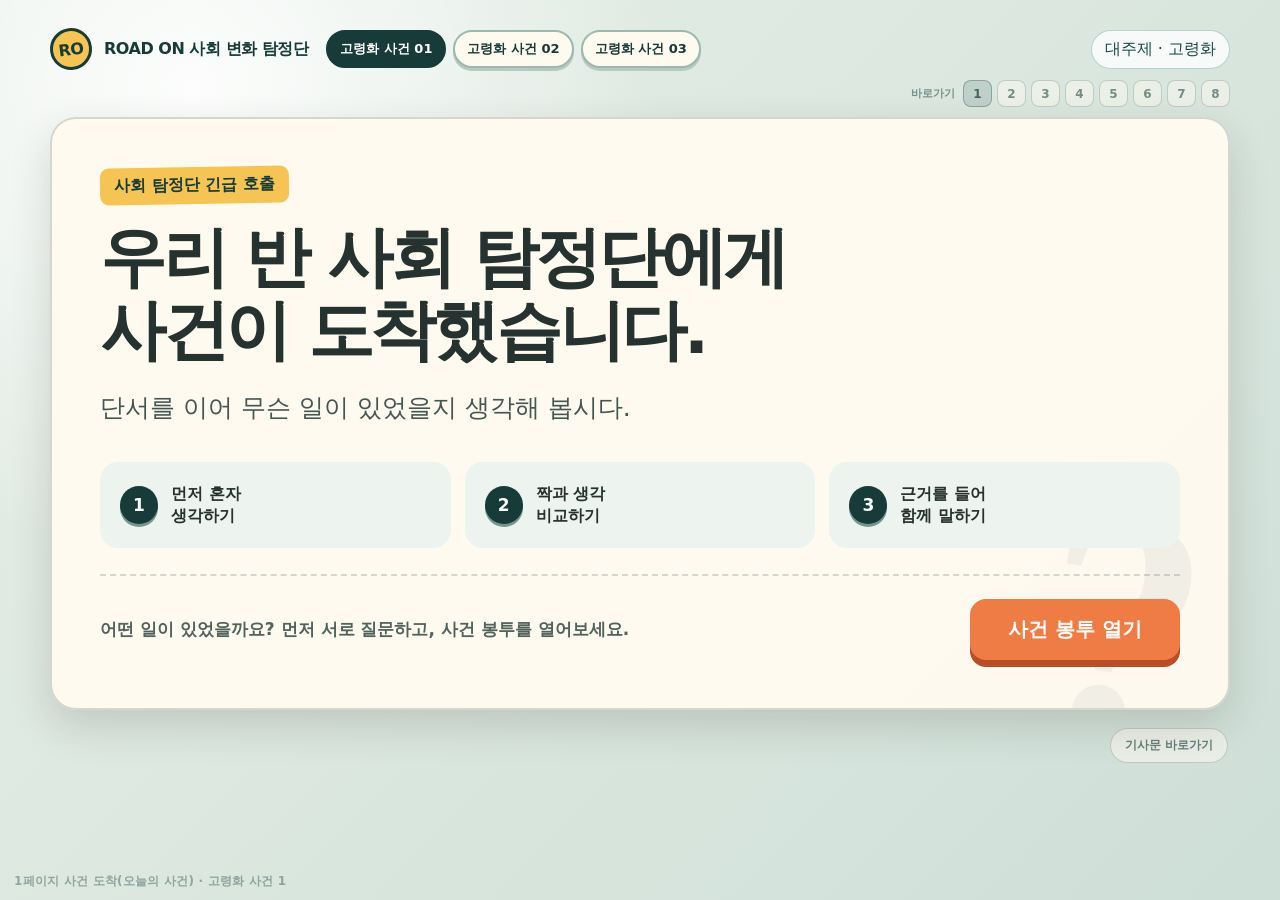
==== aging/index.html @ a90bbe9a "저출산과 고령화 대주제 선택 통합" ====
<!doctype html>
<html lang="ko">
<head>
  <meta charset="utf-8">
  <meta name="viewport" content="width=device-width, initial-scale=1">
  <meta name="theme-color" content="#113d3a">
  <title>ROAD ON 사회 변화 탐정단</title>
  <link rel="manifest" href="./manifest.webmanifest">
  <style>
    :root{--ink:#163b38;--paper:#fffaf0;--cream:#f5ecd8;--orange:#ef7b45;--yellow:#f6c453;--mint:#7db9a7;--blue:#4d7ea8;--red:#c94c4c;--line:#d4c6a8;--shadow:0 16px 40px rgba(44,39,28,.16)}
    *{box-sizing:border-box}
    [hidden]{display:none!important}
    body{margin:0;font-family:"Pretendard","Noto Sans KR",system-ui,sans-serif;color:#25322f;background:#dce8e1;min-height:100vh;word-break:keep-all;overflow-wrap:normal}
    button,input,textarea{font:inherit;word-break:keep-all;overflow-wrap:normal}
    button{cursor:pointer}
    button:focus-visible,input:focus-visible,textarea:focus-visible,a:focus-visible{outline:4px solid #ffd166;outline-offset:3px}
    .app{min-height:100vh;background:radial-gradient(circle at 15% 10%,rgba(255,255,255,.9),transparent 35%),linear-gradient(135deg,#e7efe8,#cedfd7)}
    .screen{display:none;min-height:100vh;padding:28px 24px 72px}
    .screen.active{display:block}
    .shell{max-width:1180px;margin:auto}
    .topbar{display:flex;justify-content:space-between;align-items:center;gap:18px;margin-bottom:20px}
    .brand{display:flex;align-items:center;gap:12px;color:var(--ink);font-weight:900;letter-spacing:-.03em}
    .brand-mark{width:42px;height:42px;border:3px solid var(--ink);border-radius:50%;display:grid;place-items:center;background:var(--yellow);transform:rotate(-7deg)}
    .case-chip{background:var(--ink);color:white;border-radius:999px;padding:9px 14px;font-weight:800;font-size:14px}
    .card{background:rgba(255,250,240,.97);border:2px solid rgba(22,59,56,.18);border-radius:26px;box-shadow:var(--shadow);padding:clamp(22px,4vw,48px)}
    h1,h2,h3,p{margin-top:0}
    h1{font-size:clamp(40px,5.8vw,66px);line-height:1.1;letter-spacing:-.05em;margin-bottom:20px}
    h2{font-size:clamp(29px,4vw,46px);letter-spacing:-.045em;margin-bottom:12px;color:var(--ink)}
    h3{font-size:23px;color:var(--ink)}
    .lead{font-size:clamp(18px,2.4vw,25px);line-height:1.65;color:#465753}
    .primary,.secondary,.ghost{border:0;border-radius:16px;padding:15px 22px;font-weight:900;transition:.18s transform,.18s box-shadow,.18s opacity}
    .primary{background:var(--orange);color:white;box-shadow:0 7px 0 #b84d27}
    .secondary{background:var(--ink);color:white;box-shadow:0 7px 0 #092724}
    .ghost{background:#e7eee9;color:var(--ink);border:2px solid #aac1b8}
    .primary:hover,.secondary:hover{transform:translateY(-2px)}
    .primary:active,.secondary:active{transform:translateY(5px);box-shadow:0 2px 0 rgba(0,0,0,.35)}
    button:disabled{cursor:not-allowed;opacity:.42;transform:none!important;box-shadow:none!important}
    .actions{display:flex;flex-wrap:wrap;gap:14px;margin-top:24px}
    .page-label{position:fixed;left:14px;bottom:10px;font-size:12px;font-weight:800;letter-spacing:.02em;color:rgba(22,59,56,.38);pointer-events:none;z-index:30}
    .progress{height:9px;background:rgba(22,59,56,.12);border-radius:999px;overflow:hidden;margin-bottom:22px}
    .progress span{display:block;height:100%;background:linear-gradient(90deg,var(--orange),var(--yellow));width:12.5%;transition:width .35s}
    .intro-card{position:relative;overflow:hidden;min-height:570px;display:grid;align-items:center}
    .intro-card:after{content:"?";position:absolute;right:24px;bottom:-82px;font:900 330px/1 Georgia;color:rgba(22,59,56,.055);transform:rotate(8deg)}
    .kicker{display:inline-block;background:var(--yellow);color:var(--ink);font-weight:950;padding:8px 14px;border-radius:9px;transform:rotate(-1deg);margin-bottom:18px}
    .mission{width:100%;position:relative;z-index:1}
    .intro-copy{max-width:850px}
    .intro-copy .lead{max-width:790px;margin-bottom:0}
    .rule-strip{display:grid;grid-template-columns:repeat(3,1fr);gap:14px;margin-top:34px}
    .rule{background:#edf3ee;border:2px solid transparent;border-radius:18px;padding:17px 18px;display:flex;align-items:center;gap:13px;font-weight:900;line-height:1.42;min-height:86px}
    .rule-number{width:38px;height:38px;border-radius:50%;display:grid;place-items:center;flex:0 0 auto;background:var(--ink);color:white;font-size:17px;box-shadow:0 3px 0 #75968b}
    .intro-actions{margin-top:26px;padding-top:23px;border-top:2px dashed rgba(22,59,56,.18);display:flex;align-items:center;justify-content:space-between;gap:24px}
    .intro-cue{margin:0;color:#52635e;font-size:17px;font-weight:750}
    .intro-start{font-size:20px;padding:17px 30px;min-width:210px}
    .screen[data-page="2"]{padding:14px 18px 38px}
    .screen[data-page="2"] .topbar{margin-bottom:8px}
    .screen[data-page="2"] .progress{margin-bottom:10px}
    .screen[data-page="2"] .card{padding:16px}
    .clue-index{display:flex;align-items:flex-end;gap:5px;margin:0 0 -1px 12px;min-height:39px;position:relative;z-index:3}
    .clue-index-tab{min-width:128px;max-width:225px;height:39px;border:1px solid #9fb8af;border-bottom:0;border-radius:12px 12px 0 0;padding:7px 13px;background:#dce9e3;color:#49615a;font-size:13px;font-weight:900;white-space:nowrap;overflow:hidden;text-overflow:ellipsis;box-shadow:inset 0 -3px rgba(22,59,56,.06);transition:.18s}
    .clue-index-tab:nth-child(2){background:#f0e4b8}.clue-index-tab:nth-child(3){background:#e7d5dc}.clue-index-tab:nth-child(4){background:#cfe1ed}
    .clue-index-tab.completed{color:var(--ink);cursor:pointer}
    .clue-index-tab.current{height:44px;background:var(--paper);color:var(--ink);border:2px solid var(--yellow);border-bottom:0;box-shadow:none}
    .clue-index-tab:disabled{opacity:.55;cursor:not-allowed}
    .clue-index-tab.completed:hover,.clue-index-tab.completed:focus-visible{transform:translateY(-3px);filter:saturate(1.15)}
    .clue-layout{display:grid;grid-template-columns:minmax(520px,1.35fr) minmax(350px,.65fr);gap:14px;height:clamp(485px,calc(100dvh - 220px),645px);min-height:0}
    .clue-side{display:grid;grid-template-rows:auto 1fr;gap:12px;min-height:0}
    .clue-stage{height:100%;min-height:0;display:flex;flex-direction:column;justify-content:center;align-items:center;text-align:center;background:linear-gradient(145deg,#113d3a,#235e58);color:white;border-radius:20px;padding:22px;position:relative;overflow:hidden}
    .clue-stage:before{content:"";position:absolute;inset:20px;border:2px dashed rgba(255,255,255,.24);border-radius:18px}
    .clue-no{position:relative;font-size:clamp(28px,3.2vw,38px);font-weight:950;color:var(--ink);margin-bottom:10px}
    .clue-value{position:relative;font-size:clamp(90px,12vw,150px);line-height:1;font-weight:950;letter-spacing:-.065em;color:var(--ink)}
    .clue-hint{position:relative;font-size:clamp(18px,2vw,22px);line-height:1.45;color:#52635e;margin-top:14px}
    .observe-timer{position:relative;margin-top:24px;background:rgba(255,255,255,.14);border:2px solid rgba(255,255,255,.28);border-radius:999px;padding:10px 18px;font-weight:850;color:#fff}
    .observe-timer strong{display:inline-block;min-width:30px;color:var(--yellow);font-size:24px}
    .envelope{width:min(360px,78vw);aspect-ratio:1.55;border:0;background:#eacb8d;border-radius:10px;position:relative;filter:drop-shadow(0 18px 20px rgba(0,0,0,.25));transition:transform .7s;z-index:2;overflow:visible}
    .envelope:before{content:"";position:absolute;inset:0;background:linear-gradient(145deg,transparent 49.5%,#dcb976 50%) left/50% 100% no-repeat,linear-gradient(215deg,transparent 49.5%,#dcb976 50%) right/50% 100% no-repeat;border-radius:10px}
    .envelope-flap{position:absolute;left:0;right:0;top:0;height:58%;background:#f0d59e;clip-path:polygon(0 0,100% 0,50% 100%);transform-origin:top;transition:transform .75s;z-index:3}
    .envelope-seal{position:absolute;left:50%;top:48%;transform:translate(-50%,-50%);width:68px;height:68px;border-radius:50%;display:grid;place-items:center;background:#b94b3e;color:#fff4d7;border:4px double #efb06f;font:900 35px Georgia;z-index:4;transition:.4s}
    .envelope-caption{position:absolute;left:50%;bottom:-48px;transform:translateX(-50%);white-space:nowrap;color:#fff;font-weight:900;font-size:17px}
    .envelope.opened{transform:translateY(35px) scale(.88);pointer-events:none}
    .envelope.opened .envelope-flap{transform:rotateX(180deg);z-index:0}
    .envelope.opened .envelope-seal{opacity:0;transform:translate(-50%,-90%) scale(.45)}
    .clue-reveal{position:relative;z-index:5;animation:clueRise .65s both;width:min(680px,100%)}
    @keyframes clueRise{from{opacity:0;transform:translateY(35px) scale(.92)}to{opacity:1;transform:none}}
    .clue-paper-scene{position:relative;height:390px;width:100%;display:flex;justify-content:center;align-items:flex-start}
    .clue-paper{position:relative;width:min(560px,90%);min-height:275px;background:linear-gradient(135deg,#fffdf6,#f3e9ce);border:2px solid #c9ad75;border-radius:9px;padding:30px 34px 55px;box-shadow:0 12px 25px rgba(0,0,0,.24);z-index:2;animation:paperOut .8s both}
    .clue-value[data-length="long"]{font-size:clamp(52px,6.4vw,88px);line-height:1.12;letter-spacing:-.045em;word-break:keep-all;overflow-wrap:normal}
    .clue-value[data-length="medium"]{font-size:clamp(66px,8.5vw,112px);line-height:1.08;word-break:keep-all}
    .clue-paper:before{content:"";position:absolute;inset:10px;border:2px dashed rgba(84,67,37,.18);border-radius:4px;pointer-events:none}
    @keyframes paperOut{from{transform:translateY(95px);opacity:.25}to{transform:translateY(0);opacity:1}}
    .magnifier-mark{position:absolute;right:18px;top:16px;width:52px;height:52px;border:7px solid rgba(22,59,56,.18);border-radius:50%;z-index:3}
    .magnifier-mark:after{content:"";position:absolute;width:30px;height:7px;background:rgba(22,59,56,.18);right:-23px;bottom:-10px;transform:rotate(45deg);border-radius:8px}
    .open-envelope{position:absolute;left:50%;bottom:0;transform:translateX(-50%);width:min(440px,94%);height:170px;background:#d7af65;border-radius:10px;filter:drop-shadow(0 14px 14px rgba(0,0,0,.24));z-index:1}
    .open-envelope:before{content:"";position:absolute;left:0;right:0;top:-105px;height:125px;background:#efd398;clip-path:polygon(0 100%,50% 0,100% 100%);z-index:0}
    .open-envelope:after{content:"";position:absolute;inset:0;background:linear-gradient(150deg,transparent 49.5%,#e8c47f 50%) left/50% 100% no-repeat,linear-gradient(210deg,transparent 49.5%,#e8c47f 50%) right/50% 100% no-repeat;border-radius:10px;z-index:4}
    .open-envelope-label{position:absolute;left:50%;bottom:25px;transform:translateX(-50%);z-index:5;color:#70552d;font-weight:950;letter-spacing:.08em;white-space:nowrap}
    .clue-review{position:absolute;inset:22px;z-index:15;display:grid;place-items:center;background:rgba(8,39,36,.94);border:2px dashed rgba(255,255,255,.34);border-radius:18px;padding:22px}
    .clue-review-card{width:min(520px,92%);background:#fffdf6;color:var(--ink);border:3px solid var(--yellow);border-radius:18px;padding:28px;box-shadow:0 18px 45px rgba(0,0,0,.32)}
    .clue-review-card .review-order{font-size:21px;font-weight:900;color:#68766f}
    .clue-review-card .review-value{margin:8px 0;font-size:clamp(46px,7vw,82px);line-height:1.12;font-weight:950;letter-spacing:-.045em;word-break:keep-all}
    .clue-review-card .review-hint{margin:0 0 18px;font-size:17px;line-height:1.55;color:#52635e}
    .activity-panel{background:#edf4ef;border:3px solid #9bb9ae;border-radius:18px;padding:12px 16px;display:grid;grid-template-columns:auto 1fr auto;grid-template-areas:"icon title timer" "icon text timer";align-items:center;gap:3px 12px;text-align:left;min-height:112px}
    .activity-icon{grid-area:icon;font-size:38px;margin:0}
    .activity-panel h3{grid-area:title;margin:0;font-size:19px}
    .activity-panel p{grid-area:text;margin:0;font-size:14px;line-height:1.45}
    .activity-panel .countdown{grid-area:timer;margin:0}
    .activity-panel.discussion-active{border-color:var(--yellow);background:#fff8dc;animation:discussionPulse .75s ease-in-out 2}
    @keyframes discussionPulse{50%{transform:translateY(-2px);box-shadow:0 0 0 8px rgba(246,196,83,.22)}}
    .thinking-box{background:#f5ecd8;border-radius:18px;padding:14px 16px;min-width:0;min-height:0;overflow:auto}
    .prediction-head{display:grid;grid-template-columns:1fr auto;grid-template-areas:"title button" "text text";align-items:center;gap:5px 12px}
    .prediction-head h3{grid-area:title;margin:0}
    .prediction-head p{grid-area:text;margin:0}
    .prediction-head .help-button{grid-area:button;white-space:nowrap}
    .prediction-content.preview{opacity:.62;pointer-events:none}
    .first-prediction{margin:0 0 12px;padding:10px 12px;background:#fffdf7;border:2px solid #c9d8d1;border-radius:14px}
    .first-prediction label{display:block;font-size:14px;font-weight:950;color:var(--ink);margin-bottom:6px}
    .first-prediction input{width:100%;border:2px solid #9bb9ae;border-radius:10px;padding:10px 11px;background:white;font-size:15px}
    .help-button{border:2px solid #73998b;background:white;color:var(--ink);border-radius:999px;padding:11px 16px;font-weight:900}
    .word-choice-grid{display:flex;flex-wrap:wrap;gap:8px;margin:8px 0}
    .word-choice{border:2px solid #aac1b8;background:white;color:var(--ink);border-radius:999px;padding:9px 14px;font-size:16px;font-weight:950;box-shadow:0 3px 0 #c5d2cc}
    .word-choice.selected{background:var(--yellow);border-color:#b57a00;box-shadow:0 4px 0 #9f6d00}
    .hypothesis-board{margin-top:9px;background:#fffdf7;border:2px dashed #88a79b;border-radius:15px;padding:11px 12px}
    .hypothesis-board h3{font-size:18px;margin:0 0 8px}
    .combine-row{display:grid;grid-template-columns:minmax(0,1fr) 32px minmax(0,1fr);gap:8px;align-items:center;width:100%}
    .combine-card{min-width:0;max-width:100%;min-height:52px;border-radius:12px;display:grid;place-items:center;text-align:center;padding:8px 6px;font-size:clamp(16px,1.8vw,23px);line-height:1.2;font-weight:950;word-break:keep-all;overflow-wrap:normal}
    .combine-card.clue-token{background:var(--ink);color:white}
    .combine-card.drop-slot{background:#fff4c8;border:3px dashed #c7901d;color:#846b36;transition:.18s}
    .combine-card.drop-slot.filled{background:var(--yellow);border-style:solid;color:var(--ink)}
    .combine-card.drop-slot.dragover{transform:scale(1.03);background:#ffe9a0}
    .combine-plus{text-align:center;font-size:26px;font-weight:950;color:var(--orange)}
    .hypothesis-sentence{margin:9px 0 0;padding-top:8px;border-top:1px solid #d8caaa;font-size:15px;line-height:1.5;font-weight:800;color:var(--ink)}
    .clue-instruction{font-weight:900;color:var(--ink);background:#fff2bd;border-left:6px solid var(--yellow);padding:10px 15px;border-radius:10px;margin-bottom:10px;font-size:17px}
    .countdown{width:62px;height:62px;margin:0;border-radius:50%;display:grid;place-items:center;background:var(--ink);color:white;font-size:25px;font-weight:950;box-shadow:0 0 0 5px #dce9e3}
    .choice-grid{display:grid;gap:9px;margin:14px 0}
    .choice{border:2px solid #b9c9c2;background:white;color:var(--ink);border-radius:13px;padding:12px;text-align:left;font-weight:800}
    .choice.selected{background:#d8eee6;border-color:#267064}
    textarea{width:100%;min-height:96px;border:2px solid #b9c9c2;border-radius:14px;padding:13px;background:white;resize:vertical}
    .reason-line{margin-top:8px}
    .reason-actions{display:grid;grid-template-columns:minmax(0,1fr) minmax(0,1fr);gap:12px;align-items:center}
    .reason-actions button{width:100%;min-width:0;padding:10px 12px;border-radius:11px;line-height:1.3;word-break:keep-all}
    .discussion-action{background:var(--orange);box-shadow:0 5px 0 #a94320}
    .reason-line input{width:100%;border:2px solid #b9c9c2;border-radius:11px;padding:10px 11px;background:white;margin-top:8px}
    .reason-line .help-button{font-size:13px;white-space:nowrap}
    .micro{font-size:13px;color:#6c746f;line-height:1.5}
    .code-dialog-backdrop{position:fixed;inset:0;background:rgba(8,31,28,.7);display:grid;place-items:center;padding:20px;z-index:100}
    .code-dialog{width:min(470px,100%);background:var(--paper);border:5px solid var(--yellow);border-radius:25px;padding:28px;text-align:center;box-shadow:0 24px 70px rgba(0,0,0,.36)}
    .code-dialog h2{font-size:30px;margin-bottom:9px}
    .code-dialog input{width:100%;border:3px solid #9bb9ae;border-radius:14px;padding:14px;text-align:center;font-size:25px;font-weight:900;letter-spacing:.18em;margin:12px 0}
    .code-dialog-actions{display:flex;justify-content:center;gap:10px;margin-top:8px}
    .investigation-head{display:grid;grid-template-columns:auto 1fr;align-items:center;gap:24px;margin-bottom:16px;padding:4px 6px}
    .investigation-head h2,.investigation-head p{margin:0}
    .investigation-head .lead{font-size:clamp(16px,1.8vw,20px)}
    .article-layout{display:grid;grid-template-columns:minmax(0,1fr) minmax(230px,290px);gap:18px;align-items:start}
    .article{max-width:none;margin:0;background-color:#fffef9;background-image:radial-gradient(rgba(41,55,51,.055) .7px,transparent .7px);background-size:5px 5px;border:1px solid #c9c1b0;border-top:7px solid #172d29;padding:clamp(22px,3.2vw,42px);box-shadow:0 12px 30px rgba(50,40,25,.1);border-radius:2px}
    .newspaper-name{display:flex;justify-content:space-between;align-items:center;gap:16px;padding-bottom:8px;border-bottom:1px solid #273b37;color:#44524e;font-size:13px;font-weight:800;letter-spacing:.04em}
    .article h3{font-family:"Noto Serif KR","Malgun Gothic",Batang,serif;font-size:clamp(28px,3.4vw,42px);line-height:1.28;letter-spacing:-.045em;margin:20px 0 15px;color:#172d29;word-break:keep-all}
    .article-meta{border-top:3px double var(--ink);border-bottom:1px solid var(--line);padding:9px 0;margin-bottom:22px;font-size:14px;font-weight:800;color:#59635e}
    .article-body p{font-family:"Noto Serif KR",Batang,"Malgun Gothic",serif;font-size:18px;line-height:1.95;color:#202a27;margin:12px 0;word-break:keep-all;overflow-wrap:normal}
    .evidence-word{display:inline;border:0;border-bottom:1px dotted rgba(33,73,66,.48);background:transparent;color:inherit;border-radius:0;padding:0 2px;margin:0 1px;font:inherit;font-weight:inherit;white-space:nowrap;box-shadow:none;text-decoration:none;transition:background .16s,border-color .16s}
    .evidence-word:hover,.evidence-word:focus-visible{background:#fff2bd;border-bottom-color:#9b6b05;outline:2px solid rgba(246,196,83,.45);outline-offset:1px}
    .evidence-word.marked{background:linear-gradient(transparent 45%,rgba(246,196,83,.72) 45%);border-bottom-color:#9b6b05;font-weight:800;box-shadow:none}
    .evidence-word.marked:after{content:"✓";margin-left:4px;color:#8b341e;font-size:12px}
    .word-help{position:sticky;top:16px;background-color:#fff;background-image:radial-gradient(#d7d7d7 .7px,transparent .7px);background-size:5px 5px;border:0;border-top:5px solid #171717;border-radius:0;padding:10px 0 0;color:#202020}
    .word-help h3{margin:0;padding:0 10px 9px;border-bottom:2px solid #222;font-family:"Noto Serif KR",Batang,serif;font-size:22px}
    .word-help>p{margin:9px 10px 7px}
    .glossary-list{display:grid;gap:0}
    .glossary-button{width:100%;border:0;border-bottom:1px solid #c9c9c9;background:transparent;color:#202020;border-radius:0;padding:12px 10px;text-align:left;font-family:"Noto Serif KR",Batang,serif;font-size:16px;font-weight:800}
    .glossary-button:hover,.glossary-button[aria-expanded="true"]{background:rgba(246,196,83,.2)}
    .glossary-number{display:inline-block;min-width:24px;font-weight:950}
    .glossary-meaning{margin:0;padding:0 12px 12px 34px;border-bottom:1px solid #c9c9c9;background:rgba(255,255,255,.72);font-size:14px;line-height:1.6;color:#4b4b4b}
    .source-link{display:inline-block;color:#245f57;font-weight:850;text-underline-offset:3px}
    .evidence-tray{position:sticky;bottom:28px;max-width:none;margin:18px auto 0;background:var(--ink);color:white;border-radius:18px;padding:15px 18px;display:flex;align-items:center;justify-content:space-between;gap:14px;box-shadow:var(--shadow)}
    @media(min-width:781px){
      .clue-side:has(#predictionContent:not([hidden])){grid-template-rows:88px 1fr;gap:8px}
      .clue-side:has(#predictionContent:not([hidden])) .activity-panel{min-height:88px;padding:8px 12px;border-width:2px}
      .clue-side:has(#predictionContent:not([hidden])) .activity-icon{font-size:30px}
      .clue-side:has(#predictionContent:not([hidden])) .activity-panel h3{font-size:17px}
      .clue-side:has(#predictionContent:not([hidden])) .activity-panel p{font-size:12px}
      .clue-side:has(#predictionContent:not([hidden])) .thinking-box{padding:9px 12px;overflow:hidden}
      .clue-side:has(#predictionContent:not([hidden])) .first-prediction{margin-bottom:7px;padding:7px 9px}
      .clue-side:has(#predictionContent:not([hidden])) .first-prediction label{margin-bottom:3px;font-size:12px}
      .clue-side:has(#predictionContent:not([hidden])) .first-prediction input{padding:7px 9px;font-size:13px}
      .clue-side:has(#predictionContent:not([hidden])) .prediction-head{gap:8px}
      .clue-side:has(#predictionContent:not([hidden])) .prediction-head h3{font-size:19px}
      .clue-side:has(#predictionContent:not([hidden])) .prediction-head .micro{font-size:11px;line-height:1.3}
      .clue-side:has(#predictionContent:not([hidden])) .help-button{padding:7px 9px;font-size:12px}
      .clue-side:has(#predictionContent:not([hidden])) .prediction-content>p{margin:6px 0;font-size:13px}
      .clue-side:has(#predictionContent:not([hidden])) .word-choice-grid{gap:5px;margin:5px 0}
      .clue-side:has(#predictionContent:not([hidden])) .word-choice{padding:6px 10px;font-size:14px;box-shadow:0 2px 0 #c5d2cc}
      .clue-side:has(#predictionContent:not([hidden])) .hypothesis-board{margin-top:6px;padding:7px 9px}
      .clue-side:has(#predictionContent:not([hidden])) .hypothesis-board h3{font-size:15px;margin-bottom:5px}
      .clue-side:has(#predictionContent:not([hidden])) .combine-card{min-height:42px;font-size:17px}
      .clue-side:has(#predictionContent:not([hidden])) .hypothesis-sentence{margin-top:5px;padding-top:5px;font-size:12px;line-height:1.35}
      .clue-side:has(#predictionContent:not([hidden])) .reason-line{margin-top:5px}
      .clue-side:has(#predictionContent:not([hidden])) .reason-actions button{padding:7px 9px;font-size:12px}
      .clue-side:has(#predictionContent:not([hidden])) .prediction-content>.micro{margin:5px 0 0;font-size:11px;line-height:1.25}
    }
    .data-grid{display:grid;grid-template-columns:1fr 1fr;gap:22px}
    .data-card{background:#fff;border-radius:22px;padding:26px;border:2px solid #cad8d2}
    .big-stat{font-size:clamp(54px,8vw,92px);font-weight:950;color:var(--orange);letter-spacing:-.06em}
    .people{display:flex;flex-wrap:wrap;gap:8px;margin:22px 0}
    .person{width:42px;height:42px;border-radius:50% 50% 42% 42%;background:#d5ddd9;display:grid;place-items:center}
    .person.on{background:var(--mint)}
    .timebar{height:34px;background:#dce5e0;border-radius:999px;overflow:hidden;margin:28px 0 12px}
    .timebar span{display:block;width:60%;height:100%;background:repeating-linear-gradient(45deg,var(--orange),var(--orange) 12px,#f29a70 12px,#f29a70 24px)}
    .check-question{margin-top:22px;padding:20px;background:#f5ecd8;border-radius:18px}
    .video-layout{display:grid;grid-template-columns:minmax(0,1.4fr) minmax(280px,.6fr);gap:22px}
    .video-frame{aspect-ratio:16/9;background:#132522;border-radius:20px;display:grid;place-items:center;color:white;padding:25px;text-align:center;overflow:hidden}
    .video-frame iframe{width:100%;height:100%;border:0;background:white}
    .watch-list{background:#f5ecd8;border-radius:20px;padding:24px}
    .watch-item{display:flex;gap:10px;padding:13px 0;border-bottom:1px solid #d6c8a9;line-height:1.45}
    .watch-item input{width:22px;height:22px;flex:0 0 auto}
    .compare-grid{display:grid;grid-template-columns:1fr 1fr;gap:20px}
    .compare-column{border-radius:22px;padding:24px;min-height:360px}
    .compare-column.good{background:#dff0e8;border:3px solid #70a895}
    .compare-column.hard{background:#fff0e4;border:3px solid #e3966f}
    .compare-card{display:block;width:100%;border:2px solid transparent;border-radius:14px;background:white;padding:16px;margin:11px 0;text-align:left;font-weight:800;line-height:1.5}
    .compare-card.selected{border-color:var(--ink);box-shadow:0 0 0 3px rgba(22,59,56,.14)}
    .sentence{background:white;border:3px dashed #9bb4a9;border-radius:20px;padding:24px;font-size:clamp(20px,3vw,30px);line-height:1.9;font-weight:800}
    .word-options{display:flex;flex-wrap:wrap;gap:10px;margin:18px 0}
    .word-card{border:2px solid #a8beb4;background:#fff;border-radius:13px;padding:11px 14px;font-weight:800}
    .word-card.selected{background:var(--yellow);border-color:#b57a00}
    .report{max-width:820px;margin:auto;background:#fffaf0;border:12px solid var(--ink);outline:4px solid var(--yellow);padding:clamp(25px,5vw,52px);position:relative}
    .report:before{content:"사건 해결";position:absolute;right:24px;top:25px;border:4px double var(--red);color:var(--red);padding:8px;font-weight:950;transform:rotate(7deg)}
    .report-section{border-top:2px dashed #bfaf91;padding-top:18px;margin-top:20px}
    .report blockquote{margin:10px 0;background:#fff2b8;border-left:6px solid var(--yellow);padding:15px;line-height:1.6}
    .report input{width:100%;border:0;border-bottom:2px solid #768b82;background:transparent;padding:12px 4px;font-size:18px}
    .toast{position:fixed;left:50%;bottom:48px;transform:translate(-50%,20px);background:#152d29;color:white;padding:12px 18px;border-radius:999px;font-weight:800;opacity:0;pointer-events:none;transition:.2s;z-index:50}
    .toast.show{opacity:1;transform:translate(-50%,0)}
    .discussion-pop{position:fixed;inset:0;z-index:140;display:grid;place-items:center;padding:24px;background:rgba(10,37,34,.28);pointer-events:none;animation:popFade 2.2s both}
    .discussion-pop-card{width:min(520px,92vw);background:#fffdf4;border:6px solid var(--yellow);border-radius:26px;padding:30px;text-align:center;box-shadow:0 24px 70px rgba(0,0,0,.32)}
    .discussion-pop-icon{font-size:58px;line-height:1}
    .discussion-pop h2{margin:12px 0 8px;font-size:clamp(27px,4vw,38px);word-break:keep-all}
    .discussion-pop p{margin:0;font-size:18px;line-height:1.55;color:#42524d;word-break:keep-all}
    @keyframes popFade{0%{opacity:0}12%,78%{opacity:1}100%{opacity:0}}
    @media(prefers-reduced-motion:reduce){.activity-panel.discussion-active,.discussion-pop{animation:none}}
    @media(max-width:780px){.screen{padding:16px 12px 64px}.screen[data-page="2"]{padding:16px 12px 64px}.topbar{align-items:flex-start}.brand-text{font-size:14px}.card{border-radius:20px}.clue-index{overflow-x:auto;align-items:flex-end;margin-left:4px;padding-top:4px}.clue-index-tab{min-width:104px;padding-inline:9px}.rule-strip,.data-grid,.video-layout,.compare-grid,.clue-layout,.article-layout{grid-template-columns:1fr}.clue-layout{height:auto;max-height:none}.rule-strip{gap:10px;margin-top:24px}.rule{min-height:68px;padding:12px 14px}.intro-actions{align-items:stretch;flex-direction:column}.intro-start{width:100%}.clue-stage{height:auto;min-height:430px;padding-inline:16px}.clue-paper-scene{height:345px}.clue-paper{min-height:250px;padding-inline:18px}.clue-side{display:grid}.activity-panel{min-height:160px}.prediction-head{grid-template-columns:1fr auto}.prediction-head .micro{grid-column:1/-1;grid-row:2}.word-choice{font-size:17px;padding:12px 17px}.combine-row{grid-template-columns:minmax(0,1fr) 24px minmax(0,1fr);gap:5px}.combine-plus{font-size:22px}.investigation-head{grid-template-columns:1fr;gap:6px}.word-help{position:static}.evidence-tray{bottom:34px;align-items:flex-start;flex-direction:column}.compare-column{min-height:auto}.intro-card{min-height:calc(100vh - 110px)}}
    @media print{.topbar,.actions,.page-label,.progress,.toast{display:none!important}.screen{display:none!important}.screen[data-page="8"]{display:block!important;padding:0}.report{box-shadow:none;margin:0}}
  </style>
<link rel="stylesheet" href="./case-content.css?v=20260917-3">
  <link rel="stylesheet" href="../theme-switcher.css?v=1">
</head>
<body>
<div class="app" id="app">
  <section class="screen active" data-page="1">
    <div class="shell">
      <div class="topbar"><div class="brand"><span class="brand-mark">RO</span><span class="brand-text">ROAD ON 사회 변화 탐정단</span></div><span class="case-chip">고령화 사건 01</span></div>
      <div class="card intro-card"><div class="mission"><div class="intro-copy"><span class="kicker">사회 탐정단 긴급 호출</span><h1>우리 반 사회 탐정단에게<br>사건이 도착했습니다.</h1><p class="lead">어떤 지역의 학교에서 학생들의 생활이 크게 달라졌습니다. 단서를 하나씩 살펴보고 변화의 원인과 결과를 찾아보세요.</p></div><div class="rule-strip"><div class="rule"><span class="rule-number">1</span><span>먼저 혼자<br>생각하기</span></div><div class="rule"><span class="rule-number">2</span><span>짝과 생각<br>비교하기</span></div><div class="rule"><span class="rule-number">3</span><span>근거를 들어<br>함께 말하기</span></div></div><div class="intro-actions"><p class="intro-cue">준비가 되면 오늘의 사건 봉투를 열어보세요.</p><button class="primary intro-start" data-next>사건 봉투 열기</button></div></div></div>
    </div>
  </section>

  <section class="screen" data-page="2">
    <div class="shell"><div class="topbar"><div class="brand"><span class="brand-mark">RO</span><span>ROAD ON 사회 변화 탐정단</span></div><span class="case-chip">고령화 사건 01</span></div><div class="progress"><span></span></div>
      <div class="card"><nav class="clue-index" id="clueIndex" aria-label="단서 인덱스"></nav><div class="clue-instruction" id="clueInstruction">첫 번째 단서 - 단서를 보고 어떤 내용의 기사일지 예상해보세요.</div>
        <div class="clue-layout"><div class="clue-stage"><button class="envelope" id="clueEnvelope" aria-label="첫 번째 단서 봉투 열기"><span class="envelope-flap"></span><span class="envelope-seal">?</span><span class="envelope-caption">봉투를 눌러 단서 열기</span></button><div class="clue-reveal" id="clueReveal" hidden><div class="clue-paper-scene"><div class="clue-paper"><span class="magnifier-mark" aria-hidden="true"></span><div class="clue-no" id="clueNo">첫 번째 단서</div><div class="clue-value" id="clueValue">3</div><div class="clue-hint" id="clueHint">이 숫자는 학교와 관계가 있습니다.</div></div><div class="open-envelope"><span class="open-envelope-label">ROAD ON · CLUE</span></div></div></div><div class="clue-review" id="clueReview" hidden><div class="clue-review-card"><div class="review-order" id="reviewOrder"></div><div class="review-value" id="reviewValue"></div><p class="review-hint" id="reviewHint"></p><button class="primary" id="closeClueReview">현재 단서로 돌아가기</button></div></div></div>
          <div class="clue-side"><aside class="activity-panel" id="activityPanel"><div class="activity-icon" id="activityIcon">✉️</div><h3 id="activityTitle">단서 봉투를 열어보세요</h3><p id="activityText">봉투를 누르면 첫 번째 단서가 나타납니다.</p><div class="countdown" id="activityCountdown" hidden><span id="activityCount">8</span></div></aside>
            <aside class="thinking-box" id="predictionArea"><div class="first-prediction" id="firstPredictionWrap" hidden><label for="predictionNote">나의 첫 예상</label><input id="predictionNote" type="text" placeholder="예: 학교의 반이 3반까지 있을 것 같습니다."></div><div class="prediction-head"><h3>예상카드</h3><p class="micro">혼자 먼저 생각하고, 어려우면 도움카드를 열어보세요.</p><button class="help-button" id="showPredictionHelp" disabled>예상카드 도움받기</button></div><div class="prediction-content preview" id="predictionContent" hidden><p><strong>이 기사는 무엇과 관계있을까요?</strong></p><div class="word-choice-grid" id="predictionChoices"></div><div class="hypothesis-board"><h3>추리 조합</h3><div class="combine-row"><div class="combine-card clue-token" id="clueToken">3</div><div class="combine-plus">＋</div><div class="combine-card drop-slot" id="predictionSlot">예상카드를 놓아보세요</div></div><p class="hypothesis-sentence" id="hypothesisSentence">단서와 예상카드를 연결하면 추리 문장이 완성됩니다.</p></div><div class="reason-line"><div class="reason-actions"><button class="primary discussion-action" id="pairDone" hidden disabled>친구와 이야기하기</button><button class="secondary" id="openNextClue" disabled>다음 단서 카드 열기</button><button class="primary" id="finishClues" hidden disabled>기사문 수사 시작</button></div></div><p class="micro">※ 카드를 누르거나 조합판으로 끌어놓을 수 있습니다.</p></div></aside></div>
        </div>
      </div>
    </div>
  </section>

  <section class="screen" data-page="3">
    <div class="shell"><div class="topbar"><div class="brand"><span class="brand-mark">RO</span><span>ROAD ON 사회 변화 탐정단</span></div><span class="case-chip">고령화 사건 01</span></div><div class="progress"><span></span></div>
      <div class="card"><div class="investigation-head"><h2>기사문 수사</h2><p class="lead">중요한 낱말을 눌러 증거로 수집하세요. 증거를 한 가지 이상 찾아야 다음 수사로 갈 수 있습니다.</p></div>
        <div class="article-layout"><article class="article"><div class="newspaper-name"><span>ROAD ON 어린이 사회 신문</span><span>사회 변화 · 인구와 생활</span></div><h3>세 학교 친구들이<br>한 학교에 모였어요</h3><div class="article-meta">EBS 뉴스12 │ 2025년 12월 26일 │ 진태희 기자</div><div class="article-body">
          <p>전북 부안군의 <button class="evidence-word" data-evidence="세 초등학교">세 초등학교</button>는 <button class="evidence-word" data-evidence="학생 수">학생 수</button>가 줄어들자 <button class="evidence-word" data-evidence="하나의 학교">하나의 학교</button>로 합쳐졌습니다. 새 학교에는 여러 학교에 흩어져 있던 학생들이 함께 다니게 되었습니다.</p>
          <p>학생 수가 늘어나면서 전에는 하기 어려웠던 <button class="evidence-word" data-evidence="단체 활동">단체 활동</button>도 가능해졌습니다. 친구들과 <button class="evidence-word" data-evidence="피구">피구</button>를 하고, 여러 의견을 나누며 <button class="evidence-word" data-evidence="토론">토론</button>할 수 있게 된 것입니다. 조사에 참여한 <button class="evidence-word" data-evidence="11명 중 10명">11명 중 10명</button>은 <button class="evidence-word" data-evidence="수업 활동">수업 활동</button>이 전보다 다양해졌다고 답했습니다.</p>
          <p>그러나 <button class="evidence-word" data-evidence="등굣길">등굣길</button>이 길어진 학생도 생겼습니다. <button class="evidence-word" data-evidence="통학버스">통학버스</button>가 운행되고 있지만, 통학 시간이 <button class="evidence-word" data-evidence="30분 이상">30분 이상</button> 늘어난 학생도 있었습니다. 학생 수의 변화는 학교의 수뿐만 아니라 수업 활동과 등굣길에도 영향을 줍니다.</p></div>
          <p class="micro">출처: <a class="source-link" href="https://primary.ebs.co.kr/book/edu/ebsnews/view?encodingSeq=60677389" target="_blank" rel="noopener">EBS 뉴스12, 「학교 합쳤더니 교실에 활력…체계적 지원은 과제」 원문 보기</a>를 어린이용으로 재구성함.</p>
        </article><aside class="word-help"><h3>기사 속 어려운 낱말</h3><p class="micro">낱말을 누르면 뜻을 확인할 수 있어요.</p><div class="glossary-list">
          <button class="glossary-button" aria-expanded="false" data-meaning="여러 학교를 하나의 학교로 합치는 것을 말해요."><span class="glossary-number">1</span>학교 통합</button>
          <button class="glossary-button" aria-expanded="false" data-meaning="여러 사람이 함께하는 활동이에요."><span class="glossary-number">2</span>단체 활동</button>
          <button class="glossary-button" aria-expanded="false" data-meaning="서로의 생각과 까닭을 주고받으며 이야기하는 활동이에요."><span class="glossary-number">3</span>토론</button>
          <button class="glossary-button" aria-expanded="false" data-meaning="집과 학교 사이를 오가는 길이에요."><span class="glossary-number">4</span>등굣길</button>
          <button class="glossary-button" aria-expanded="false" data-meaning="학생들이 학교에 오가도록 운행하는 버스예요."><span class="glossary-number">5</span>통학버스</button>
        </div></aside></div>
        <div class="evidence-tray"><span id="evidenceCount">수집한 증거 0개</span><button class="primary" id="toData" disabled>통계 자료 확인</button></div>
      </div>
    </div>
  </section>

  <section class="screen" data-page="4">
    <div class="shell"><div class="topbar"><div class="brand"><span class="brand-mark">RO</span><span>ROAD ON 사회 변화 탐정단</span></div><span class="case-chip">고령화 사건 01</span></div><div class="progress"><span></span></div>
      <div class="card"><h2>자료 수사: 숫자가 말하는 것</h2><p class="lead">같은 사건을 숫자로 살펴보면 어떤 사실을 더 정확하게 알 수 있을까요?</p>
        <div class="data-grid"><div class="data-card"><div class="big-stat">10 / 11</div><h3>학생 11명 중 10명</h3><p>학교가 합쳐진 뒤 수업 활동이 전보다 다양해졌다고 답했습니다.</p><div class="people"><span class="person on">●</span><span class="person on">●</span><span class="person on">●</span><span class="person on">●</span><span class="person on">●</span><span class="person on">●</span><span class="person on">●</span><span class="person on">●</span><span class="person on">●</span><span class="person on">●</span><span class="person">●</span></div></div>
          <div class="data-card"><div class="big-stat">+30분</div><h3>길어진 통학 시간</h3><p>통학버스가 있어도 등굣길이 30분 이상 길어진 학생이 있었습니다.</p><div class="timebar"><span></span></div><p class="micro">한 칸을 10분이라고 생각하면 약 세 칸만큼 더 길어진 셈입니다.</p></div></div>
        <div class="check-question"><h3>두 숫자를 함께 보면 알 수 있는 사실은?</h3><div class="choice-grid"><button class="choice data-answer">학교 통합에는 좋아진 점과 불편해진 점이 함께 있다.</button><button class="choice data-answer">모든 학생의 등굣길이 짧아졌다.</button><button class="choice data-answer">학교가 합쳐져도 수업 활동은 달라지지 않는다.</button></div></div>
        <div class="actions"><button class="primary" id="toVideo" disabled>현장 영상 확인</button></div>
      </div>
    </div>
  </section>

  <section class="screen" data-page="5">
    <div class="shell"><div class="topbar"><div class="brand"><span class="brand-mark">RO</span><span>ROAD ON 사회 변화 탐정단</span></div><span class="case-chip">고령화 사건 01</span></div><div class="progress"><span></span></div>
      <div class="card"><h2>현장 확인</h2><p class="lead">기사에서 읽은 모습을 실제 뉴스 영상에서 찾아보세요.</p>
        <div class="video-layout"><div class="video-frame"><div><div style="font-size:68px">▶</div><h3 style="color:white">EBS 뉴스 기사·영상</h3><p>공식 페이지에서 원본 영상을 확인합니다.</p><a class="primary" style="display:inline-block;text-decoration:none" href="https://primary.ebs.co.kr/book/edu/ebsnews/view?encodingSeq=60677389" target="_blank" rel="noopener">공식 영상 열기</a></div></div>
          <aside class="watch-list"><h3>영상에서 찾기</h3><label class="watch-item"><input type="checkbox" class="watch-check"> 여러 친구가 함께 활동하는 모습</label><label class="watch-item"><input type="checkbox" class="watch-check"> 피구나 토론처럼 다양해진 수업</label><label class="watch-item"><input type="checkbox" class="watch-check"> 통학버스 또는 길어진 등굣길</label><p class="micro">한 가지 이상 찾았다면 표시하세요.</p></aside></div>
        <div class="actions"><button class="primary" id="toCompare" disabled>비교 수사 시작</button></div>
      </div>
    </div>
  </section>

  <section class="screen" data-page="6">
    <div class="shell"><div class="topbar"><div class="brand"><span class="brand-mark">RO</span><span>ROAD ON 사회 변화 탐정단</span></div><span class="case-chip">고령화 사건 01</span></div><div class="progress"><span></span></div>
      <div class="card"><h2>비교 탐구</h2><p class="lead">학교가 합쳐진 뒤 좋아진 점과 불편해진 점을 각각 하나 이상 고르세요.</p>
        <div class="compare-grid"><section class="compare-column good"><h3>좋아진 점</h3><button class="compare-card" data-side="good">함께 활동할 친구가 많아졌습니다.</button><button class="compare-card" data-side="good">피구나 토론 같은 단체 활동이 다양해졌습니다.</button><button class="compare-card" data-side="good">여러 학교의 친구들이 서로 만날 수 있습니다.</button></section>
          <section class="compare-column hard"><h3>불편해진 점</h3><button class="compare-card" data-side="hard">일부 학생은 학교까지 가는 시간이 길어졌습니다.</button><button class="compare-card" data-side="hard">통학버스를 타야 하는 학생이 생겼습니다.</button><button class="compare-card" data-side="hard">집에서 가까웠던 학교에 계속 다니기 어려워졌습니다.</button></section></div>
        <div class="actions"><button class="primary" id="toSolve" disabled>사건 해결하기</button></div>
      </div>
    </div>
  </section>

  <section class="screen" data-page="7">
    <div class="shell"><div class="topbar"><div class="brand"><span class="brand-mark">RO</span><span>ROAD ON 사회 변화 탐정단</span></div><span class="case-chip">고령화 사건 01</span></div><div class="progress"><span></span></div>
      <div class="card"><h2>사건 해결</h2><p class="lead">낱말 카드를 골라 조사한 내용을 한 문장으로 완성하세요.</p>
        <div class="sentence" id="sentencePreview">[원인] 세 학교가 하나로 합쳐졌고, [좋아진 점] 하지만 [불편해진 점]</div>
        <h3 style="margin-top:24px">① 원인</h3><div class="word-options" data-slot="cause"><button class="word-card">학생 수가 줄어들면서</button><button class="word-card">학생 수가 늘어나면서</button><button class="word-card">운동장이 작아지면서</button></div>
        <h3>② 좋아진 점</h3><div class="word-options" data-slot="benefit"><button class="word-card">수업 활동이 다양해졌습니다.</button><button class="word-card">친구를 만날 수 없게 되었습니다.</button><button class="word-card">학교 수가 늘어났습니다.</button></div>
        <h3>③ 불편해진 점</h3><div class="word-options" data-slot="difficulty"><button class="word-card">일부 학생의 등굣길은 길어졌습니다.</button><button class="word-card">모든 학생의 등굣길은 짧아졌습니다.</button><button class="word-card">통학버스가 모두 사라졌습니다.</button></div>
        <div class="actions"><button class="primary" id="toReport" disabled>탐정 보고서 만들기</button></div>
      </div>
    </div>
  </section>

  <section class="screen" data-page="8">
    <div class="shell"><div class="topbar"><div class="brand"><span class="brand-mark">RO</span><span>ROAD ON 사회 변화 탐정단</span></div><span class="case-chip">고령화 사건 01</span></div><div class="progress"><span></span></div>
      <div class="report" id="reportCard"><span class="kicker">ROAD ON 사회 변화 탐정단</span><h2>탐정 보고서</h2><p><strong>사건:</strong> 세 학교 친구들이 한 학교에 모인 까닭</p><div class="report-section"><h3>내가 찾은 기사 증거</h3><blockquote id="reportEvidence">선택한 증거가 표시됩니다.</blockquote></div><div class="report-section"><h3>비교해서 발견한 점</h3><p id="reportCompare"></p></div><div class="report-section"><h3>사건 해결 문장</h3><p id="reportSentence" style="font-size:21px;line-height:1.65;font-weight:850"></p></div><div class="report-section"><h3>나의 한 줄 생각</h3><input id="finalThought" placeholder="이 사건을 조사하며 든 생각을 적어 보세요."></div><p class="micro" style="margin-top:24px">자료 출처: EBS 뉴스12, 2025. 12. 26. 어린이용 재구성 기사</p></div>
      <div class="actions" style="justify-content:center"><button class="primary" id="savePng">PNG 이미지로 저장</button><button class="ghost" id="restart">처음부터 다시 하기</button></div>
    </div>
  </section>
</div>
<div class="code-dialog-backdrop" id="codeModal" hidden><div class="code-dialog" role="dialog" aria-modal="true" aria-labelledby="codeDialogTitle"><div style="font-size:46px">🔐</div><h2 id="codeDialogTitle">수업 진행 코드</h2><p>오늘 탐구하는 대주제 코드를 입력하세요.</p><input id="teacherCode" inputmode="text" maxlength="10" autocomplete="off" placeholder="대주제"><div class="code-dialog-actions"><button class="ghost" id="cancelCode">돌아가기</button><button class="primary" id="confirmCode">확인</button></div></div></div>
<div class="page-label" id="pageLabel">1페이지 사건 도착(오늘의 사건) · 고령화 사건</div><div class="toast" id="toast"></div><dialog class="lesson-dialog talk-dialog" id="discussionPop" aria-labelledby="talkTitle"><div class="discussion-pop-icon">🗣️</div><h2 id="talkTitle">친구와 이야기할 시간입니다.</h2><p class="speech-frame" id="speechFrame"></p><p class="speech-frame">왜냐하면 ______이기 때문입니다.</p><div class="my-prediction"><strong>내가 적은 예상</strong><p id="discussionPrediction"></p></div><p>친구의 생각을 듣고 “왜 그렇게 생각했어?”라고 물어보세요.</p><button class="primary" id="closeDiscussion">이야기를 마쳤어요</button></dialog>
<script src="./cases.js?v=20260917-aging-1"></script>
<script src="./case-content.js?v=20260917-3"></script>
<script>
const pageNames={1:'1페이지 사건 도착(오늘의 사건)',2:'2페이지 단서 추리(개별·짝 토의)',3:'3페이지 기사 수사(증거 표시)',4:'4페이지 자료 수사(통계·사진)',5:'5페이지 현장 확인(뉴스 영상)',6:'6페이지 비교 탐구(맞춤 비교판)',7:'7페이지 사건 해결(문장 완성)',8:'8페이지 탐정 보고서(이미지 저장)'};
const state={page:1,clue:0,prediction:'',predictions:[],optionOrders:[],completedClues:[],pairCompleted:false,evidence:[],dataAnswer:false,watch:[],good:'',hard:'',words:{cause:'',benefit:'',difficulty:''}};
const clues=lesson.clues;
const predictionOptions=clues.map(c=>c.options);
const clueOrders=['첫 번째','두 번째','세 번째','네 번째'];
let thinkingTimer=null;
const screens=[...document.querySelectorAll('.screen')];
const toast=document.getElementById('toast');
function notify(msg){toast.textContent=msg;toast.classList.add('show');setTimeout(()=>toast.classList.remove('show'),1700)}
function go(page){if(thinkingTimer){clearInterval(thinkingTimer);thinkingTimer=null}document.getElementById('codeModal').hidden=true;state.page=page;screens.forEach(s=>s.classList.toggle('active',Number(s.dataset.page)===page));updatePageNav(page);document.getElementById('pageLabel').textContent=pageNames[page]+` · 고령화 사건 ${caseIndex+1}`;document.querySelectorAll('.progress span').forEach(x=>x.style.width=(page/8*100)+'%');window.scrollTo({top:0,behavior:'smooth'});if(page===8){fillReport();markCaseComplete()}}
document.querySelectorAll('[data-next]').forEach(b=>b.onclick=()=>go(2));
function closeClueReview(){document.getElementById('clueReview').hidden=true}
function showClueReview(index){if(!state.completedClues[index])return;document.getElementById('reviewOrder').textContent=`${clueOrders[index]} 단서`;document.getElementById('reviewValue').textContent=clues[index].value;document.getElementById('reviewHint').textContent=clues[index].hint;document.getElementById('clueReview').hidden=false}
function renderClueIndex(){const index=document.getElementById('clueIndex');index.innerHTML='';clues.forEach((clue,i)=>{const tab=document.createElement('button'),completed=Boolean(state.completedClues[i]),current=i===state.clue;tab.className='clue-index-tab'+(completed?' completed':'')+(current?' current':'');tab.textContent=completed?`${clueOrders[i]} 단서 · ${clue.value}`:`${clueOrders[i]} 단서${current?'':' 🔒'}`;tab.disabled=!completed&&!current;if(current)tab.setAttribute('aria-current','step');tab.onclick=()=>{if(current)closeClueReview();else showClueReview(i)};index.appendChild(tab)})}
function renderClue(){const c=clues[state.clue],order=clueOrders[state.clue],value=document.getElementById('clueValue');state.prediction='';state.pairCompleted=false;closeClueReview();renderClueIndex();document.getElementById('clueInstruction').textContent='단서를 이어 무슨 일이 있었을지 생각해 봅시다.';document.getElementById('clueNo').textContent=`${order} 단서`;value.textContent=c.value;value.dataset.length=c.value.length>=7?'long':c.value.length>=5?'medium':'short';document.getElementById('clueHint').textContent=c.hint;document.getElementById('clueWordHelp').textContent=c.wordHelp||'';document.getElementById('clueToken').textContent=c.value;document.getElementById('clueEnvelope').setAttribute('aria-label',`${order} 단서 봉투 열기`);document.getElementById('clueEnvelope').classList.remove('opened');document.getElementById('clueReveal').hidden=true;document.getElementById('activityPanel').classList.remove('discussion-active');document.getElementById('discussionPop').hidden=true;document.getElementById('activityIcon').textContent='✉️';document.getElementById('activityTitle').textContent='단서 봉투를 열어보세요';document.getElementById('activityText').textContent='봉투를 누르면 새로운 단서가 나타납니다.';document.getElementById('activityCountdown').hidden=true;document.getElementById('pairDone').hidden=true;document.getElementById('pairDone').disabled=true;document.getElementById('pairDone').textContent='친구와 이야기하기';document.getElementById('predictionContent').hidden=true;document.getElementById('predictionContent').classList.add('preview');document.getElementById('firstPredictionWrap').hidden=true;document.getElementById('showPredictionHelp').disabled=true;document.getElementById('showPredictionHelp').textContent='예상카드 도움받기';document.getElementById('teacherCode').value='';document.getElementById('predictionNote').value='';document.getElementById('openNextClue').hidden=false;document.getElementById('openNextClue').disabled=true;document.getElementById('openNextClue').textContent=state.clue===clues.length-1?'단서 확인 완료':'다음 단서 카드 열기';document.getElementById('finishClues').hidden=true;document.getElementById('finishClues').disabled=true;renderPredictions();updateHypothesis()}
function selectPrediction(word){state.prediction=state.prediction===word?'':word;state.predictions[state.clue]=state.prediction;state.pairCompleted=false;document.getElementById('openNextClue').disabled=true;renderPredictions();updateHypothesis();prepareReasonStep()}
function currentPredictionOptions(){if(!state.optionOrders[state.clue]){const options=[...predictionOptions[state.clue]];for(let i=options.length-1;i>0;i--){const j=Math.floor(Math.random()*(i+1));[options[i],options[j]]=[options[j],options[i]]}state.optionOrders[state.clue]=options}return state.optionOrders[state.clue]}
function renderPredictions(){const box=document.getElementById('predictionChoices'),options=currentPredictionOptions();box.innerHTML='';options.forEach(t=>{const b=document.createElement('button');b.className='word-choice'+(state.prediction===t?' selected':'');b.textContent=t;b.draggable=true;b.setAttribute('aria-pressed',state.prediction===t?'true':'false');b.onclick=()=>selectPrediction(t);b.ondragstart=e=>{e.dataTransfer.setData('text/plain',t);e.dataTransfer.effectAllowed='move'};box.appendChild(b)})}
function updateHypothesis(){const slot=document.getElementById('predictionSlot'),sentence=document.getElementById('hypothesisSentence'),note=document.getElementById('predictionNote'),clue=clues[state.clue].value;note.placeholder='나는 …일 것 같습니다. 그 까닭은 …입니다.';if(state.prediction){slot.textContent=state.prediction;slot.classList.add('filled');sentence.textContent=`‘${clue}’와 ‘${state.prediction}’에는 어떤 관계가 있을까요? 나의 예상을 적어 보세요.`}else{slot.textContent='예상카드를 놓아보세요';slot.classList.remove('filled');sentence.textContent='단서와 예상카드를 연결하면 추리 문장이 완성됩니다.'}}
const predictionSlot=document.getElementById('predictionSlot');predictionSlot.ondragover=e=>{e.preventDefault();predictionSlot.classList.add('dragover')};predictionSlot.ondragleave=()=>predictionSlot.classList.remove('dragover');predictionSlot.ondrop=e=>{e.preventDefault();predictionSlot.classList.remove('dragover');const word=e.dataTransfer.getData('text/plain');if(predictionOptions[state.clue].includes(word))selectPrediction(word)};
function showPredictionCards(){if(thinkingTimer){clearInterval(thinkingTimer);thinkingTimer=null}const help=document.getElementById('showPredictionHelp');document.getElementById('predictionContent').hidden=false;document.getElementById('predictionContent').classList.remove('preview');document.getElementById('activityCountdown').hidden=true;document.getElementById('activityIcon').textContent='🧩';document.getElementById('activityTitle').textContent='예상카드를 골라 조합해보세요';document.getElementById('activityText').textContent='단서와 가장 관련 있다고 생각한 단어를 고르세요.';help.disabled=true;help.textContent='예상카드가 열렸어요'}
function finishSoloThinking(){clearInterval(thinkingTimer);thinkingTimer=null;const help=document.getElementById('showPredictionHelp');document.getElementById('activityCountdown').hidden=true;document.getElementById('activityIcon').textContent='🧩';document.getElementById('activityTitle').textContent='이제 예상카드를 열어보세요';document.getElementById('activityText').textContent='단서와 관련 있다고 생각한 단어를 골라 조합해보세요.';help.disabled=false}
function startThinking(){const help=document.getElementById('showPredictionHelp');document.getElementById('activityIcon').textContent='🔎';document.getElementById('activityTitle').textContent='혼자 생각할 시간입니다';document.getElementById('activityText').textContent='단서를 계속 보면서 아래에 나의 첫 예상을 적어보세요.';document.getElementById('activityCountdown').hidden=false;document.getElementById('pairDone').hidden=true;document.getElementById('firstPredictionWrap').hidden=false;let left=10;help.disabled=true;help.textContent='예상카드 도움받기';document.getElementById('activityCount').textContent=left;thinkingTimer=setInterval(()=>{left--;document.getElementById('activityCount').textContent=left;if(left<=5&&left>0)help.disabled=false;if(left<=0)finishSoloThinking()},1000)}
function startObservation(){let left=8;document.getElementById('activityIcon').textContent='👀';document.getElementById('activityTitle').textContent='단서를 자세히 살펴보세요';document.getElementById('activityText').textContent='아직 답을 고르지 말고 보이는 숫자와 낱말을 관찰하세요.';document.getElementById('activityCountdown').hidden=false;document.getElementById('activityCount').textContent=left;thinkingTimer=setInterval(()=>{left--;document.getElementById('activityCount').textContent=left;if(left<=0){clearInterval(thinkingTimer);thinkingTimer=null;startThinking()}},1000)}
document.getElementById('clueEnvelope').onclick=()=>{const envelope=document.getElementById('clueEnvelope');if(envelope.classList.contains('opened'))return;envelope.classList.add('opened');setTimeout(()=>{envelope.hidden=true;document.getElementById('clueReveal').hidden=false;startObservation()},650)};
function prepareReasonStep(){const pair=document.getElementById('pairDone');if(state.prediction){pair.hidden=false;pair.disabled=!document.getElementById('predictionNote').value.trim();document.getElementById('activityIcon').textContent='✏️';document.getElementById('activityTitle').textContent='나의 예상을 적어보세요';document.getElementById('activityText').textContent='문장 예시를 참고해 예상한 내용을 한 줄로 적으세요.'}else{pair.hidden=true;document.getElementById('activityIcon').textContent='🧩';document.getElementById('activityTitle').textContent='예상카드를 골라 조합해보세요';document.getElementById('activityText').textContent='단서와 가장 관련 있다고 생각한 단어를 고르세요.'}}
document.getElementById('showPredictionHelp').onclick=()=>{showPredictionCards();notify('예상카드를 열었습니다. 단서와 조합해보세요.')};
document.getElementById('predictionNote').oninput=()=>{state.pairCompleted=false;document.getElementById('openNextClue').disabled=true;document.getElementById('pairDone').textContent='친구와 이야기하기';document.getElementById('pairDone').disabled=!(state.prediction&&document.getElementById('predictionNote').value.trim())};
document.getElementById('pairDone').onclick=()=>{const panel=document.getElementById('activityPanel'),pop=document.getElementById('discussionPop'),pair=document.getElementById('pairDone');state.pairCompleted=false;document.getElementById('activityIcon').textContent='🗣️';document.getElementById('activityTitle').textContent='친구와 이야기할 시간입니다';document.getElementById('activityText').textContent='내가 만든 추리 문장과 나의 예상을 친구에게 설명해보세요.';pair.disabled=true;pair.textContent='친구와 이야기 중';document.getElementById('openNextClue').disabled=true;panel.classList.remove('discussion-active');void panel.offsetWidth;panel.classList.add('discussion-active');document.getElementById('speechFrame').textContent=`저는 ${clueOrders[state.clue]} 단서를 통해 ______라고 생각합니다.`;document.getElementById('discussionPrediction').textContent=document.getElementById('predictionNote').value;pop.hidden=false;pop.showModal();document.getElementById('closeDiscussion').focus();setTimeout(()=>panel.classList.remove('discussion-active'),1800)};
function finishDiscussion(){const pop=document.getElementById('discussionPop');pop.close();pop.hidden=true;state.pairCompleted=true;document.getElementById('pairDone').textContent='친구와 이야기했어요';document.getElementById('openNextClue').disabled=false;document.getElementById('openNextClue').focus()}
document.getElementById('closeDiscussion').onclick=finishDiscussion;
document.getElementById('discussionPop').addEventListener('cancel',e=>{e.preventDefault();finishDiscussion()});
document.getElementById('openNextClue').onclick=()=>{if(!state.pairCompleted){notify('먼저 나의 예상을 적고 친구와 이야기해 주세요.');return}advanceClue()};
function closeCodeModal(){document.getElementById('codeModal').hidden=true}
function advanceClue(){closeCodeModal();state.completedClues[state.clue]=true;if(state.clue<clues.length-1){state.clue++;document.getElementById('clueEnvelope').hidden=false;renderClue();window.scrollTo({top:0,behavior:'smooth'});notify('다음 단서 봉투가 도착했습니다!')}else{renderClueIndex();document.getElementById('openNextClue').hidden=true;document.getElementById('finishClues').hidden=false;document.getElementById('finishClues').disabled=false;notify('모든 단서를 확인했습니다.');askArticleStart()}}
function confirmTeacherCode(){if(document.getElementById('teacherCode').value.trim()!=='고령화'){notify('수업 진행 코드를 확인해 주세요.');document.getElementById('teacherCode').select();return}advanceClue()}
document.getElementById('cancelCode').onclick=closeCodeModal;
document.getElementById('confirmCode').onclick=confirmTeacherCode;
document.getElementById('closeClueReview').onclick=closeClueReview;
document.getElementById('teacherCode').onkeydown=e=>{if(e.key==='Enter')confirmTeacherCode();if(e.key==='Escape')closeCodeModal()};
document.getElementById('finishClues').onclick=()=>go(3);
document.querySelectorAll('[data-evidence]').forEach(b=>b.onclick=()=>{b.classList.toggle('marked');b.setAttribute('aria-pressed',String(b.classList.contains('marked')));state.evidence=[...document.querySelectorAll('[data-evidence].marked')].map(x=>x.dataset.evidence);document.getElementById('evidenceCount').textContent=`수집한 증거 ${state.evidence.length}개`;document.getElementById('toData').disabled=state.evidence.length===0});
document.querySelectorAll('.glossary-button').forEach(b=>b.onclick=()=>{const open=b.getAttribute('aria-expanded')==='true';document.querySelectorAll('.glossary-button').forEach(x=>{x.setAttribute('aria-expanded','false');const meaning=x.nextElementSibling;if(meaning?.classList.contains('glossary-meaning'))meaning.remove()});if(!open){b.setAttribute('aria-expanded','true');const meaning=document.createElement('p');meaning.className='glossary-meaning';meaning.textContent=b.dataset.meaning;b.after(meaning)}});
document.getElementById('toData').onclick=()=>go(4);
document.querySelectorAll('.data-answer').forEach((b,i)=>b.onclick=()=>{document.querySelectorAll('.data-answer').forEach(x=>x.classList.remove('selected'));b.classList.add('selected');state.dataAnswer=i===0;document.getElementById('toVideo').disabled=!state.dataAnswer;notify(i===0?'두 자료를 잘 연결했어요!':'숫자가 알려주는 내용을 다시 살펴보세요.')});
document.getElementById('toVideo').onclick=()=>go(5);
document.querySelectorAll('.watch-check').forEach(c=>c.onchange=()=>{state.watch=[...document.querySelectorAll('.watch-check:checked')].map(x=>x.parentElement.textContent.trim());document.getElementById('toCompare').disabled=state.watch.length===0});
document.getElementById('toCompare').onclick=()=>go(6);
document.querySelectorAll('.compare-card').forEach(b=>b.onclick=()=>{const side=b.dataset.side;document.querySelectorAll(`.compare-card[data-side="${side}"]`).forEach(x=>x.classList.remove('selected'));b.classList.add('selected');state[side]=b.textContent.trim();document.getElementById('toSolve').disabled=!(state.good&&state.hard)});
document.getElementById('toSolve').onclick=()=>go(7);
document.querySelectorAll('.word-options').forEach(group=>group.querySelectorAll('.word-card').forEach(b=>b.onclick=()=>{group.querySelectorAll('.word-card').forEach(x=>x.classList.remove('selected'));b.classList.add('selected');state.words[group.dataset.slot]=b.textContent.trim();updateSentence()}));
function finalSentence(){const w=state.words;return `${w.cause||'[학생 수의 변화]'} ${w.benefit||'[어려움]'} ${w.difficulty||'[학교생활의 변화]'}`}
function updateSentence(){document.getElementById('sentencePreview').textContent=finalSentence();document.getElementById('toReport').disabled=!Object.values(state.words).every(Boolean)}
document.getElementById('toReport').onclick=()=>go(8);
function fillReport(){document.getElementById('reportEvidence').textContent=state.evidence.join(' · ')||'선택한 증거가 없습니다.';document.getElementById('reportCompare').textContent=`${comparisonLabels[0]}: ${state.good} / ${comparisonLabels[1]}: ${state.hard}`;document.getElementById('reportSentence').textContent=finalSentence()}
function wrap(ctx,text,x,y,maxWidth,lineHeight){const words=[...text];let line='';const lines=[];for(const ch of words){const test=line+ch;if(ctx.measureText(test).width>maxWidth&&line){lines.push(line);line=ch}else line=test}if(line)lines.push(line);lines.forEach((l,i)=>ctx.fillText(l,x,y+i*lineHeight));return y+lines.length*lineHeight}
document.getElementById('savePng').onclick=()=>{const canvas=document.createElement('canvas');canvas.width=1200;canvas.height=1600;const c=canvas.getContext('2d');c.fillStyle='#fffaf0';c.fillRect(0,0,1200,1600);c.fillStyle='#163b38';c.fillRect(0,0,1200,175);c.fillStyle='#f6c453';c.font='900 34px sans-serif';c.fillText('ROAD ON 사회 변화 탐정단',70,72);c.fillStyle='white';c.font='900 54px sans-serif';c.fillText('탐정 보고서',70,140);c.fillStyle='#c94c4c';c.font='900 29px sans-serif';c.fillText('사건 해결',920,90);let y=245;c.fillStyle='#163b38';c.font='900 34px sans-serif';c.fillText('사건',70,y);y+=55;c.fillStyle='#293733';c.font='700 28px sans-serif';y=wrap(c,lesson.articleTitle,70,y,1060,43)+45;c.strokeStyle='#c9b996';c.setLineDash([10,8]);c.beginPath();c.moveTo(70,y);c.lineTo(1130,y);c.stroke();y+=65;c.fillStyle='#163b38';c.font='900 34px sans-serif';c.fillText('내가 찾은 기사 증거',70,y);y+=55;c.fillStyle='#293733';c.font='600 27px sans-serif';y=wrap(c,state.evidence.join(' · ')||'선택한 증거가 없습니다.',70,y,1060,42)+50;c.fillStyle='#163b38';c.font='900 34px sans-serif';c.fillText('비교해서 발견한 점',70,y);y+=55;c.fillStyle='#293733';c.font='600 27px sans-serif';y=wrap(c,`${comparisonLabels[0]}: ${state.good}`,70,y,1060,42)+18;y=wrap(c,`${comparisonLabels[1]}: ${state.hard}`,70,y,1060,42)+50;c.fillStyle='#163b38';c.font='900 34px sans-serif';c.fillText('사건 해결 문장',70,y);y+=55;c.fillStyle='#293733';c.font='700 29px sans-serif';y=wrap(c,finalSentence(),70,y,1060,45)+50;c.fillStyle='#163b38';c.font='900 34px sans-serif';c.fillText('나의 한 줄 생각',70,y);y+=55;c.fillStyle='#293733';c.font='600 27px sans-serif';wrap(c,document.getElementById('finalThought').value.trim()||'아직 입력하지 않았습니다.',70,y,1060,42);c.fillStyle='#68756f';c.font='500 21px sans-serif';c.fillText('자료 출처: '+lesson.meta,70,1530);const a=document.createElement('a');a.download=`ROAD-ON_고령화_사건${caseIndex+1}_탐정보고서.png`;a.href=canvas.toDataURL('image/png');a.click();notify('탐정 보고서를 이미지로 저장했습니다.')};
document.getElementById('restart').onclick=()=>{if(confirm('처음부터 다시 탐구할까요?'))location.reload()};
renderClue();
updateSentence();
</script>
<script src="../theme-switcher.js?v=1"></script>
</body>
</html>
---- aging/case-content.css ----
/* Content additions only. Original screen, envelope and activity styling stays in index.html. */
.case-settings{font-size:13px;padding:9px 12px;white-space:nowrap}
.case-nav{display:flex;flex-wrap:wrap;justify-content:flex-end;gap:7px}
.case-nav-button{border:2px solid #9bb9ae;border-radius:999px;background:#fffaf0;color:var(--ink);padding:8px 12px;font-size:13px;font-weight:900;white-space:nowrap;box-shadow:0 3px 0 #b9c9c2}
.case-nav-button:hover{transform:translateY(-1px)}
.case-nav-button.current,.case-nav-button.current:disabled{background:var(--ink);border-color:var(--ink);color:#fff;opacity:1;box-shadow:none;cursor:default}
.page-jump-nav{display:flex;align-items:center;justify-content:flex-end;gap:5px;margin:-10px 0 10px;color:rgba(22,59,56,.5)}
.page-jump-label{margin-right:3px;font-size:11px;font-weight:800}
.page-jump-button{width:29px;height:27px;border:1px solid rgba(22,59,56,.2);border-radius:8px;padding:0;background:rgba(255,250,240,.48);color:rgba(22,59,56,.55);font-size:12px;font-weight:850;box-shadow:none}
.page-jump-button:hover{background:rgba(246,196,83,.32);color:var(--ink);border-color:rgba(181,122,0,.42)}
.page-jump-button.current,.page-jump-button.current:disabled{background:rgba(22,59,56,.13);border-color:rgba(22,59,56,.3);color:rgba(22,59,56,.72);opacity:1;cursor:default}
.article-shortcut{display:flex;justify-content:flex-end;margin:18px 2px 0}
.article-shortcut-button{border:1px solid rgba(22,59,56,.2);border-radius:999px;background:rgba(255,250,240,.55);color:rgba(22,59,56,.62);padding:8px 14px;font-size:12px;font-weight:850;box-shadow:none}
.article-shortcut-button:hover{background:rgba(246,196,83,.3);border-color:rgba(181,122,0,.4);color:var(--ink)}
.article-shortcut-button:disabled{opacity:.52;cursor:default}
.page-unlock-dialog input{width:100%;border:2px solid #aac1b8;border-radius:13px;padding:13px;text-align:center;font-size:22px;font-weight:850;letter-spacing:.04em}
.code-error{min-height:24px;color:#a33030;font-weight:800}
#caseSelector,.case-connection{width:min(620px,calc(100% - 32px));max-height:85vh;overflow:auto;border:4px solid var(--yellow);border-radius:24px;background:var(--paper);color:var(--ink);padding:26px}
#caseSelector::backdrop,.case-connection::backdrop{background:#092724b8}
#caseSelector h2,.case-connection h2{font-size:30px}
#caseSelector p,.case-connection p{line-height:1.65}
#caseCode{width:100%;padding:12px;font-size:24px;border:2px solid #aac1b8;border-radius:12px}
#caseChoices a{display:block;text-decoration:none;font-size:16px}
#caseCodeError{color:#a33030}
.field-links{display:flex;flex-wrap:wrap;justify-content:center;gap:12px;margin:14px 0}
.field-links a{display:inline-block;background:#edf3ee;color:var(--ink);border-radius:12px;padding:10px 14px;text-decoration:none;font-size:16px}
.video-frame{min-width:0}.video-frame>div{width:100%}.data-card .big-stat{font-size:clamp(40px,6vw,72px)}
@media(min-width:781px) and (max-width:1100px){.clue-layout{grid-template-columns:minmax(0,1.2fr) minmax(0,1fr)}.clue-paper{padding-inline:18px}.clue-value[data-length="long"]{font-size:clamp(48px,6vw,70px)}}
@media(max-width:780px){.topbar{flex-wrap:wrap}.case-settings{margin-left:auto}.case-nav{width:100%;justify-content:flex-start}.case-nav-button{flex:1 1 auto;padding:8px 7px;font-size:12px}.page-jump-nav{justify-content:center;overflow-x:auto;margin:-2px 0 9px}.page-jump-label{display:none}.page-jump-button{flex:0 0 29px}.article-shortcut{justify-content:center}}

/* Agreed learning-focus changes; preserve the eight original page layouts. */
.evidence-word{border-bottom:2px solid #428473;padding-bottom:1px}
.evidence-word:hover,.evidence-word:focus-visible{border-bottom-color:#275a4d;background:#fff2bd}
.evidence-word.marked{border-bottom:2px solid #9b6b05}
.clue-word-help{position:relative;margin:10px 0 0;font-size:13px;line-height:1.45;color:#586960}
.clue-word-help:empty{display:none}
.article-location{margin:18px 10px 0;border-top:2px solid #a8bcb2;padding-top:12px}
.article-location h3{font-size:19px;border:0;padding:0 0 8px}
.article-location img{display:block;width:100%;height:auto;max-height:230px;object-fit:contain;border-radius:12px;background:#eff5f2}
.article-location .micro{margin:10px 0}.school-links{display:grid;gap:8px}
.school-links a{padding:10px;background:#e6eee7;border-radius:8px;line-height:1.4;font-size:14px}
.map-credit{display:block;font-size:10px;line-height:1.4;color:#68766d;margin:8px 0}
.screen[data-page="3"] .word-help{position:static}
.lesson-dialog{width:min(660px,calc(100% - 32px));max-height:90vh;overflow:auto;border:4px solid var(--yellow);border-radius:24px;background:var(--paper);color:var(--ink);padding:28px;box-shadow:var(--shadow)}
.lesson-dialog:not([open]){display:none}.lesson-dialog::backdrop{background:#092724b8}
.lesson-dialog h2{font-size:clamp(23px,3vw,30px);line-height:1.4}.lesson-dialog p{line-height:1.65}
.speech-frame{font-size:21px;font-weight:850;background:#fff1bb;padding:12px 16px;border-radius:12px;margin:10px 0}
.my-prediction{padding:14px;border:2px dashed #93b0a2;border-radius:12px;margin:18px 0}.my-prediction p{margin:6px 0 0;overflow-wrap:anywhere}
.talk-dialog .discussion-pop-icon{font-size:42px}.lesson-dialog .actions{align-items:stretch}
.lesson-dialog .actions button{line-height:1.5;flex:1 1 220px}
.report-section blockquote{overflow-wrap:anywhere}
---- theme-switcher.css ----
.theme-selector-button{margin-left:auto;border:1px solid rgba(22,107,101,.28);border-radius:999px;padding:8px 13px;background:rgba(255,255,255,.78);color:#174c48;font:800 14px/1.2 inherit;cursor:pointer}.theme-selector-dialog{width:min(680px,calc(100% - 32px));border:0;border-radius:24px;padding:28px;background:#fffaf0;color:#173f3c;box-shadow:0 24px 70px rgba(16,56,52,.28)}.theme-selector-dialog::backdrop{background:rgba(10,40,37,.55)}.theme-selector-dialog h2{margin-top:0}.theme-choice-grid{display:grid;grid-template-columns:repeat(2,minmax(0,1fr));gap:14px;margin:22px 0}.theme-choice{min-height:112px;border-radius:18px;padding:20px;display:flex;flex-direction:column;justify-content:center;gap:8px;text-decoration:none;color:#173f3c;border:2px solid transparent}.theme-choice strong{font-size:25px}.theme-choice span{font-size:15px}.theme-choice.lowbirth{background:#fff0bd;border-color:#edbd47}.theme-choice.aging{background:#dff1eb;border-color:#4b9d8e}.theme-choice.coming{background:#f0eee8;color:#8a8d88}.close-theme-selector{width:100%}@media(max-width:650px){.theme-choice-grid{grid-template-columns:1fr}.theme-selector-button{padding:7px 10px;font-size:12px}.topbar{flex-wrap:wrap}}
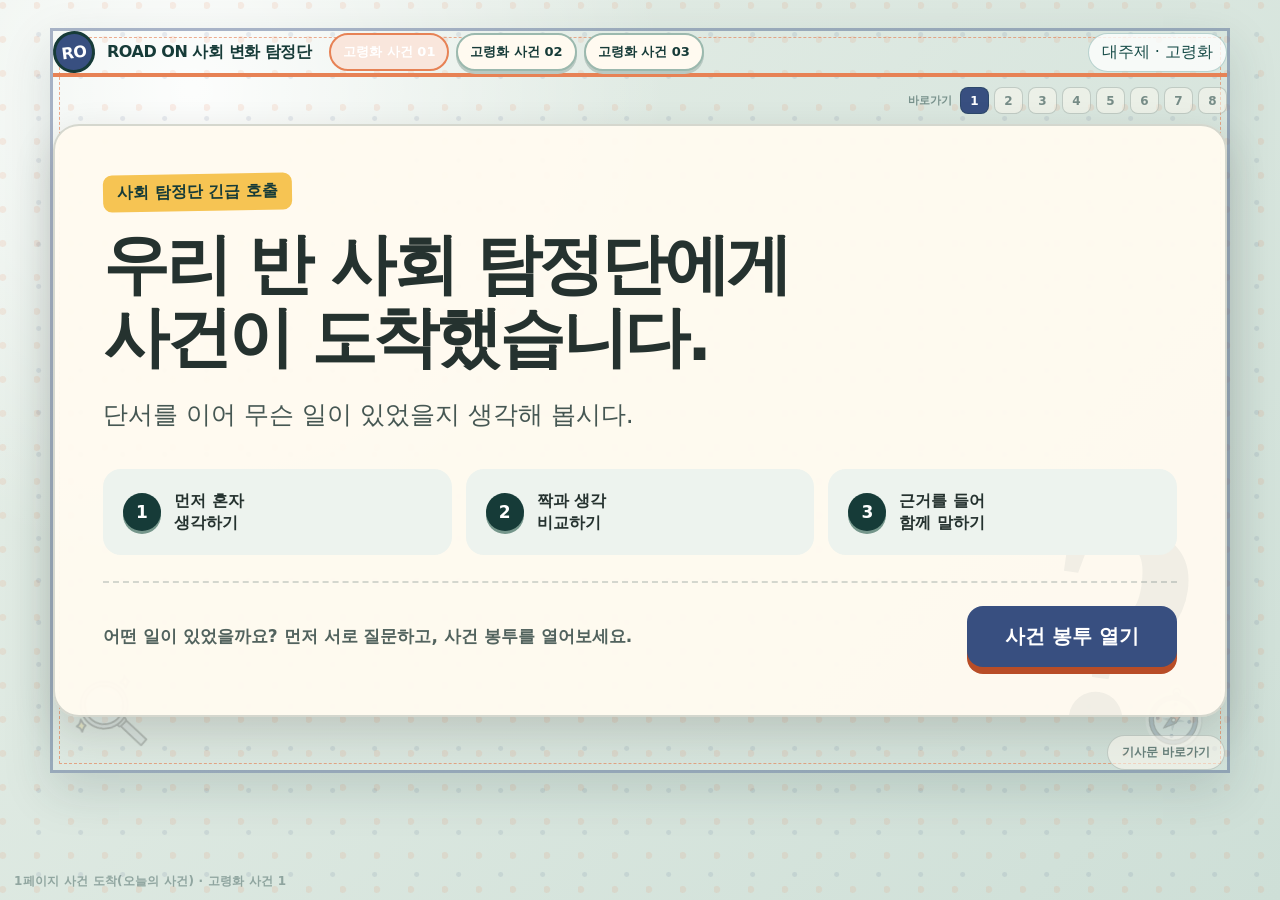
==== commit e82789dd: "탐정 수사 테두리와 주제별 색상 적용" ====
--- a/aging/index.html
+++ b/aging/index.html
@@ -237,7 +237,7 @@
     @media print{.topbar,.actions,.page-label,.progress,.toast{display:none!important}.screen{display:none!important}.screen[data-page="8"]{display:block!important;padding:0}.report{box-shadow:none;margin:0}}
   </style>
 <link rel="stylesheet" href="./case-content.css?v=20260917-3">
-  <link rel="stylesheet" href="../theme-switcher.css?v=1">
+  <link rel="stylesheet" href="../theme-switcher.css?v=2">
 </head>
 <body>
 <div class="app" id="app">
@@ -395,10 +395,11 @@
 renderClue();
 updateSentence();
 </script>
-<script src="../theme-switcher.js?v=1"></script>
+<script src="../theme-switcher.js?v=2"></script>
 </body>
 </html>
 
 
 
 
+
--- a/theme-switcher.css
+++ b/theme-switcher.css
@@ -1 +1,23 @@
 .theme-selector-button{margin-left:auto;border:1px solid rgba(22,107,101,.28);border-radius:999px;padding:8px 13px;background:rgba(255,255,255,.78);color:#174c48;font:800 14px/1.2 inherit;cursor:pointer}.theme-selector-dialog{width:min(680px,calc(100% - 32px));border:0;border-radius:24px;padding:28px;background:#fffaf0;color:#173f3c;box-shadow:0 24px 70px rgba(16,56,52,.28)}.theme-selector-dialog::backdrop{background:rgba(10,40,37,.55)}.theme-selector-dialog h2{margin-top:0}.theme-choice-grid{display:grid;grid-template-columns:repeat(2,minmax(0,1fr));gap:14px;margin:22px 0}.theme-choice{min-height:112px;border-radius:18px;padding:20px;display:flex;flex-direction:column;justify-content:center;gap:8px;text-decoration:none;color:#173f3c;border:2px solid transparent}.theme-choice strong{font-size:25px}.theme-choice span{font-size:15px}.theme-choice.lowbirth{background:#fff0bd;border-color:#edbd47}.theme-choice.aging{background:#dff1eb;border-color:#4b9d8e}.theme-choice.coming{background:#f0eee8;color:#8a8d88}.close-theme-selector{width:100%}@media(max-width:650px){.theme-choice-grid{grid-template-columns:1fr}.theme-selector-button{padding:7px 10px;font-size:12px}.topbar{flex-wrap:wrap}}
+
+/* ROAD ON detective frame */
+:root{--detective-accent:#e1ad32;--detective-line:#1b5d58;--detective-paper:#fffaf0}
+.theme-aging{--detective-accent:#e78255;--detective-line:#384f80;--detective-paper:#fbf8f1}
+.screen{background-image:radial-gradient(circle at 8% 16%,color-mix(in srgb,var(--detective-accent) 13%,transparent) 0 3px,transparent 4px),radial-gradient(circle at 92% 82%,color-mix(in srgb,var(--detective-line) 10%,transparent) 0 2px,transparent 3px);background-size:34px 34px,42px 42px}
+.shell{position:relative;border:3px solid color-mix(in srgb,var(--detective-line) 42%,transparent);outline:1px dashed color-mix(in srgb,var(--detective-accent) 65%,transparent);outline-offset:-10px;box-shadow:0 18px 45px rgba(24,56,52,.15)}
+.shell::before,.shell::after{content:"";position:absolute;z-index:1;pointer-events:none;background:center/contain no-repeat;opacity:.2}
+.shell::before{width:76px;height:76px;left:18px;bottom:18px;background-image:url("./assets/detective-magnifier.png");transform:rotate(-8deg)}
+.shell::after{width:66px;height:66px;right:20px;bottom:20px;background-image:url("./assets/detective-compass.png");transform:rotate(7deg)}
+.shell>.article-shortcut,.shell>.topbar,.shell>.page-jump-nav,.shell>.progress,.shell>.card,.shell>.article-layout,.shell>.report{position:relative;z-index:2}
+.topbar{border-bottom:4px solid var(--detective-accent)}
+.theme-aging .brand-mark{background:#384f80;color:#fff}
+.theme-aging .progress span{background:#e78255}
+.theme-aging .primary{background:#384f80}
+.theme-aging .case-nav-button.current{border-color:#e78255;background:#f9e6dc}
+.theme-aging .page-jump-button.current{background:#384f80;color:#fff}
+.theme-aging .evidence-word{color:#273d70;text-decoration-color:#e78255}
+.screen[data-page="3"] .article-layout::before,.screen[data-page="5"] .card::before,.screen[data-page="7"] .card::before{content:"";float:right;width:54px;height:54px;margin:0 0 10px 14px;background:center/contain no-repeat;opacity:.72}
+.screen[data-page="3"] .article-layout::before{background-image:url("./assets/evidence-document.png")}
+.screen[data-page="5"] .card::before{background-image:url("./assets/evidence-map.png")}
+.screen[data-page="7"] .card::before{background-image:url("./assets/idea-bulb.png")}
+@media(max-width:700px){.shell::before,.shell::after{width:44px;height:44px;opacity:.13}.shell{outline-offset:-6px}.screen[data-page="3"] .article-layout::before,.screen[data-page="5"] .card::before,.screen[data-page="7"] .card::before{width:42px;height:42px}}
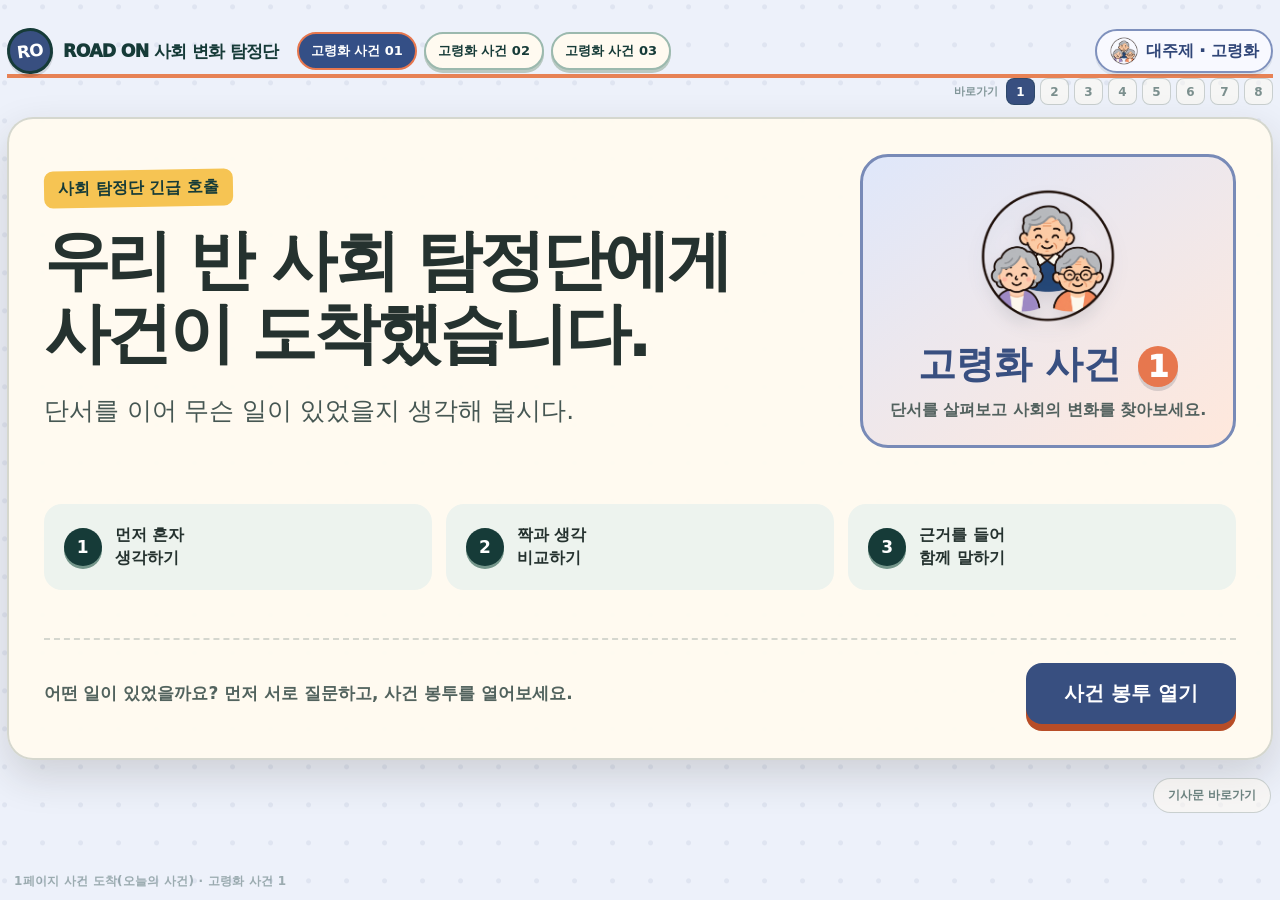
==== commit a6bc6a70: "Apply reviewed low birth and aging lesson updates" ====
--- a/aging/index.html
+++ b/aging/index.html
@@ -218,7 +218,7 @@
     .sentence{background:white;border:3px dashed #9bb4a9;border-radius:20px;padding:24px;font-size:clamp(20px,3vw,30px);line-height:1.9;font-weight:800}
     .word-options{display:flex;flex-wrap:wrap;gap:10px;margin:18px 0}
     .word-card{border:2px solid #a8beb4;background:#fff;border-radius:13px;padding:11px 14px;font-weight:800}
-    .word-card.selected{background:var(--yellow);border-color:#b57a00}
+    .word-card.selected{background:var(--yellow);border-color:#b57a00}.word-card.wrong{background:#fff0ee;border-color:#d64f45;color:#9d2922;animation:wrongShake .28s ease}.word-card.wrong:after{content:" · 다시 생각해 보세요";font-size:.82em}
     .report{max-width:820px;margin:auto;background:#fffaf0;border:12px solid var(--ink);outline:4px solid var(--yellow);padding:clamp(25px,5vw,52px);position:relative}
     .report:before{content:"사건 해결";position:absolute;right:24px;top:25px;border:4px double var(--red);color:var(--red);padding:8px;font-weight:950;transform:rotate(7deg)}
     .report-section{border-top:2px dashed #bfaf91;padding-top:18px;margin-top:20px}
@@ -236,8 +236,8 @@
     @media(max-width:780px){.screen{padding:16px 12px 64px}.screen[data-page="2"]{padding:16px 12px 64px}.topbar{align-items:flex-start}.brand-text{font-size:14px}.card{border-radius:20px}.clue-index{overflow-x:auto;align-items:flex-end;margin-left:4px;padding-top:4px}.clue-index-tab{min-width:104px;padding-inline:9px}.rule-strip,.data-grid,.video-layout,.compare-grid,.clue-layout,.article-layout{grid-template-columns:1fr}.clue-layout{height:auto;max-height:none}.rule-strip{gap:10px;margin-top:24px}.rule{min-height:68px;padding:12px 14px}.intro-actions{align-items:stretch;flex-direction:column}.intro-start{width:100%}.clue-stage{height:auto;min-height:430px;padding-inline:16px}.clue-paper-scene{height:345px}.clue-paper{min-height:250px;padding-inline:18px}.clue-side{display:grid}.activity-panel{min-height:160px}.prediction-head{grid-template-columns:1fr auto}.prediction-head .micro{grid-column:1/-1;grid-row:2}.word-choice{font-size:17px;padding:12px 17px}.combine-row{grid-template-columns:minmax(0,1fr) 24px minmax(0,1fr);gap:5px}.combine-plus{font-size:22px}.investigation-head{grid-template-columns:1fr;gap:6px}.word-help{position:static}.evidence-tray{bottom:34px;align-items:flex-start;flex-direction:column}.compare-column{min-height:auto}.intro-card{min-height:calc(100vh - 110px)}}
     @media print{.topbar,.actions,.page-label,.progress,.toast{display:none!important}.screen{display:none!important}.screen[data-page="8"]{display:block!important;padding:0}.report{box-shadow:none;margin:0}}
   </style>
-<link rel="stylesheet" href="./case-content.css?v=20260917-3">
-  <link rel="stylesheet" href="../theme-switcher.css?v=2">
+<link rel="stylesheet" href="./case-content.css?v=20260918-8">
+<link rel="stylesheet" href="../theme-switcher.css?v=7">
 </head>
 <body>
 <div class="app" id="app">
@@ -331,8 +331,8 @@
 </div>
 <div class="code-dialog-backdrop" id="codeModal" hidden><div class="code-dialog" role="dialog" aria-modal="true" aria-labelledby="codeDialogTitle"><div style="font-size:46px">🔐</div><h2 id="codeDialogTitle">수업 진행 코드</h2><p>오늘 탐구하는 대주제 코드를 입력하세요.</p><input id="teacherCode" inputmode="text" maxlength="10" autocomplete="off" placeholder="대주제"><div class="code-dialog-actions"><button class="ghost" id="cancelCode">돌아가기</button><button class="primary" id="confirmCode">확인</button></div></div></div>
 <div class="page-label" id="pageLabel">1페이지 사건 도착(오늘의 사건) · 고령화 사건</div><div class="toast" id="toast"></div><dialog class="lesson-dialog talk-dialog" id="discussionPop" aria-labelledby="talkTitle"><div class="discussion-pop-icon">🗣️</div><h2 id="talkTitle">친구와 이야기할 시간입니다.</h2><p class="speech-frame" id="speechFrame"></p><p class="speech-frame">왜냐하면 ______이기 때문입니다.</p><div class="my-prediction"><strong>내가 적은 예상</strong><p id="discussionPrediction"></p></div><p>친구의 생각을 듣고 “왜 그렇게 생각했어?”라고 물어보세요.</p><button class="primary" id="closeDiscussion">이야기를 마쳤어요</button></dialog>
-<script src="./cases.js?v=20260917-aging-1"></script>
-<script src="./case-content.js?v=20260917-3"></script>
+<script src="./cases.js?v=20260918-aging-16"></script>
+<script src="./case-content.js?v=20260918-18"></script>
 <script>
 const pageNames={1:'1페이지 사건 도착(오늘의 사건)',2:'2페이지 단서 추리(개별·짝 토의)',3:'3페이지 기사 수사(증거 표시)',4:'4페이지 자료 수사(통계·사진)',5:'5페이지 현장 확인(뉴스 영상)',6:'6페이지 비교 탐구(맞춤 비교판)',7:'7페이지 사건 해결(문장 완성)',8:'8페이지 탐정 보고서(이미지 저장)'};
 const state={page:1,clue:0,prediction:'',predictions:[],optionOrders:[],completedClues:[],pairCompleted:false,evidence:[],dataAnswer:false,watch:[],good:'',hard:'',words:{cause:'',benefit:'',difficulty:''}};
@@ -350,7 +350,7 @@
 function renderClueIndex(){const index=document.getElementById('clueIndex');index.innerHTML='';clues.forEach((clue,i)=>{const tab=document.createElement('button'),completed=Boolean(state.completedClues[i]),current=i===state.clue;tab.className='clue-index-tab'+(completed?' completed':'')+(current?' current':'');tab.textContent=completed?`${clueOrders[i]} 단서 · ${clue.value}`:`${clueOrders[i]} 단서${current?'':' 🔒'}`;tab.disabled=!completed&&!current;if(current)tab.setAttribute('aria-current','step');tab.onclick=()=>{if(current)closeClueReview();else showClueReview(i)};index.appendChild(tab)})}
 function renderClue(){const c=clues[state.clue],order=clueOrders[state.clue],value=document.getElementById('clueValue');state.prediction='';state.pairCompleted=false;closeClueReview();renderClueIndex();document.getElementById('clueInstruction').textContent='단서를 이어 무슨 일이 있었을지 생각해 봅시다.';document.getElementById('clueNo').textContent=`${order} 단서`;value.textContent=c.value;value.dataset.length=c.value.length>=7?'long':c.value.length>=5?'medium':'short';document.getElementById('clueHint').textContent=c.hint;document.getElementById('clueWordHelp').textContent=c.wordHelp||'';document.getElementById('clueToken').textContent=c.value;document.getElementById('clueEnvelope').setAttribute('aria-label',`${order} 단서 봉투 열기`);document.getElementById('clueEnvelope').classList.remove('opened');document.getElementById('clueReveal').hidden=true;document.getElementById('activityPanel').classList.remove('discussion-active');document.getElementById('discussionPop').hidden=true;document.getElementById('activityIcon').textContent='✉️';document.getElementById('activityTitle').textContent='단서 봉투를 열어보세요';document.getElementById('activityText').textContent='봉투를 누르면 새로운 단서가 나타납니다.';document.getElementById('activityCountdown').hidden=true;document.getElementById('pairDone').hidden=true;document.getElementById('pairDone').disabled=true;document.getElementById('pairDone').textContent='친구와 이야기하기';document.getElementById('predictionContent').hidden=true;document.getElementById('predictionContent').classList.add('preview');document.getElementById('firstPredictionWrap').hidden=true;document.getElementById('showPredictionHelp').disabled=true;document.getElementById('showPredictionHelp').textContent='예상카드 도움받기';document.getElementById('teacherCode').value='';document.getElementById('predictionNote').value='';document.getElementById('openNextClue').hidden=false;document.getElementById('openNextClue').disabled=true;document.getElementById('openNextClue').textContent=state.clue===clues.length-1?'단서 확인 완료':'다음 단서 카드 열기';document.getElementById('finishClues').hidden=true;document.getElementById('finishClues').disabled=true;renderPredictions();updateHypothesis()}
 function selectPrediction(word){state.prediction=state.prediction===word?'':word;state.predictions[state.clue]=state.prediction;state.pairCompleted=false;document.getElementById('openNextClue').disabled=true;renderPredictions();updateHypothesis();prepareReasonStep()}
-function currentPredictionOptions(){if(!state.optionOrders[state.clue]){const options=[...predictionOptions[state.clue]];for(let i=options.length-1;i>0;i--){const j=Math.floor(Math.random()*(i+1));[options[i],options[j]]=[options[j],options[i]]}state.optionOrders[state.clue]=options}return state.optionOrders[state.clue]}
+function currentPredictionOptions(){if(!state.optionOrders[state.clue]){const options=[...predictionOptions[state.clue]];const keepFixedOrder=caseIndex===0&&state.clue===1;if(!keepFixedOrder){for(let i=options.length-1;i>0;i--){const j=Math.floor(Math.random()*(i+1));[options[i],options[j]]=[options[j],options[i]]}}state.optionOrders[state.clue]=options}return state.optionOrders[state.clue]}
 function renderPredictions(){const box=document.getElementById('predictionChoices'),options=currentPredictionOptions();box.innerHTML='';options.forEach(t=>{const b=document.createElement('button');b.className='word-choice'+(state.prediction===t?' selected':'');b.textContent=t;b.draggable=true;b.setAttribute('aria-pressed',state.prediction===t?'true':'false');b.onclick=()=>selectPrediction(t);b.ondragstart=e=>{e.dataTransfer.setData('text/plain',t);e.dataTransfer.effectAllowed='move'};box.appendChild(b)})}
 function updateHypothesis(){const slot=document.getElementById('predictionSlot'),sentence=document.getElementById('hypothesisSentence'),note=document.getElementById('predictionNote'),clue=clues[state.clue].value;note.placeholder='나는 …일 것 같습니다. 그 까닭은 …입니다.';if(state.prediction){slot.textContent=state.prediction;slot.classList.add('filled');sentence.textContent=`‘${clue}’와 ‘${state.prediction}’에는 어떤 관계가 있을까요? 나의 예상을 적어 보세요.`}else{slot.textContent='예상카드를 놓아보세요';slot.classList.remove('filled');sentence.textContent='단서와 예상카드를 연결하면 추리 문장이 완성됩니다.'}}
 const predictionSlot=document.getElementById('predictionSlot');predictionSlot.ondragover=e=>{e.preventDefault();predictionSlot.classList.add('dragover')};predictionSlot.ondragleave=()=>predictionSlot.classList.remove('dragover');predictionSlot.ondrop=e=>{e.preventDefault();predictionSlot.classList.remove('dragover');const word=e.dataTransfer.getData('text/plain');if(predictionOptions[state.clue].includes(word))selectPrediction(word)};
@@ -359,14 +359,14 @@
 function startThinking(){const help=document.getElementById('showPredictionHelp');document.getElementById('activityIcon').textContent='🔎';document.getElementById('activityTitle').textContent='혼자 생각할 시간입니다';document.getElementById('activityText').textContent='단서를 계속 보면서 아래에 나의 첫 예상을 적어보세요.';document.getElementById('activityCountdown').hidden=false;document.getElementById('pairDone').hidden=true;document.getElementById('firstPredictionWrap').hidden=false;let left=10;help.disabled=true;help.textContent='예상카드 도움받기';document.getElementById('activityCount').textContent=left;thinkingTimer=setInterval(()=>{left--;document.getElementById('activityCount').textContent=left;if(left<=5&&left>0)help.disabled=false;if(left<=0)finishSoloThinking()},1000)}
 function startObservation(){let left=8;document.getElementById('activityIcon').textContent='👀';document.getElementById('activityTitle').textContent='단서를 자세히 살펴보세요';document.getElementById('activityText').textContent='아직 답을 고르지 말고 보이는 숫자와 낱말을 관찰하세요.';document.getElementById('activityCountdown').hidden=false;document.getElementById('activityCount').textContent=left;thinkingTimer=setInterval(()=>{left--;document.getElementById('activityCount').textContent=left;if(left<=0){clearInterval(thinkingTimer);thinkingTimer=null;startThinking()}},1000)}
 document.getElementById('clueEnvelope').onclick=()=>{const envelope=document.getElementById('clueEnvelope');if(envelope.classList.contains('opened'))return;envelope.classList.add('opened');setTimeout(()=>{envelope.hidden=true;document.getElementById('clueReveal').hidden=false;startObservation()},650)};
-function prepareReasonStep(){const pair=document.getElementById('pairDone');if(state.prediction){pair.hidden=false;pair.disabled=!document.getElementById('predictionNote').value.trim();document.getElementById('activityIcon').textContent='✏️';document.getElementById('activityTitle').textContent='나의 예상을 적어보세요';document.getElementById('activityText').textContent='문장 예시를 참고해 예상한 내용을 한 줄로 적으세요.'}else{pair.hidden=true;document.getElementById('activityIcon').textContent='🧩';document.getElementById('activityTitle').textContent='예상카드를 골라 조합해보세요';document.getElementById('activityText').textContent='단서와 가장 관련 있다고 생각한 단어를 고르세요.'}}
+function prepareReasonStep(){const pair=document.getElementById('pairDone');if(state.prediction){pair.hidden=false;pair.disabled=false;document.getElementById('activityIcon').textContent='✏️';document.getElementById('activityTitle').textContent='예상카드를 골랐어요';document.getElementById('activityText').textContent='예상 문장은 선택 사항입니다. 바로 친구와 이야기해도 좋아요.'}else{pair.hidden=true;document.getElementById('activityIcon').textContent='🧩';document.getElementById('activityTitle').textContent='예상카드를 골라 조합해보세요';document.getElementById('activityText').textContent='단서와 가장 관련 있다고 생각한 단어를 고르세요.'}}
 document.getElementById('showPredictionHelp').onclick=()=>{showPredictionCards();notify('예상카드를 열었습니다. 단서와 조합해보세요.')};
-document.getElementById('predictionNote').oninput=()=>{state.pairCompleted=false;document.getElementById('openNextClue').disabled=true;document.getElementById('pairDone').textContent='친구와 이야기하기';document.getElementById('pairDone').disabled=!(state.prediction&&document.getElementById('predictionNote').value.trim())};
-document.getElementById('pairDone').onclick=()=>{const panel=document.getElementById('activityPanel'),pop=document.getElementById('discussionPop'),pair=document.getElementById('pairDone');state.pairCompleted=false;document.getElementById('activityIcon').textContent='🗣️';document.getElementById('activityTitle').textContent='친구와 이야기할 시간입니다';document.getElementById('activityText').textContent='내가 만든 추리 문장과 나의 예상을 친구에게 설명해보세요.';pair.disabled=true;pair.textContent='친구와 이야기 중';document.getElementById('openNextClue').disabled=true;panel.classList.remove('discussion-active');void panel.offsetWidth;panel.classList.add('discussion-active');document.getElementById('speechFrame').textContent=`저는 ${clueOrders[state.clue]} 단서를 통해 ______라고 생각합니다.`;document.getElementById('discussionPrediction').textContent=document.getElementById('predictionNote').value;pop.hidden=false;pop.showModal();document.getElementById('closeDiscussion').focus();setTimeout(()=>panel.classList.remove('discussion-active'),1800)};
+document.getElementById('predictionNote').oninput=()=>{state.pairCompleted=false;document.getElementById('openNextClue').disabled=true;document.getElementById('pairDone').textContent='친구와 이야기하기';document.getElementById('pairDone').disabled=!state.prediction};
+document.getElementById('pairDone').onclick=()=>{const panel=document.getElementById('activityPanel'),pop=document.getElementById('discussionPop'),pair=document.getElementById('pairDone');state.pairCompleted=false;document.getElementById('activityIcon').textContent='🗣️';document.getElementById('activityTitle').textContent='친구와 이야기할 시간입니다';document.getElementById('activityText').textContent='내가 만든 추리 문장과 나의 예상을 친구에게 설명해보세요.';pair.disabled=true;pair.textContent='친구와 이야기 중';document.getElementById('openNextClue').disabled=true;panel.classList.remove('discussion-active');void panel.offsetWidth;panel.classList.add('discussion-active');document.getElementById('speechFrame').textContent=`저는 ${clueOrders[state.clue]} 단서를 통해 ______라고 생각합니다.`;document.getElementById('discussionPrediction').textContent=document.getElementById('predictionNote').value.trim()||`‘${clues[state.clue].value}’와 ‘${state.prediction}’이 관련 있다고 생각합니다.`;pop.hidden=false;pop.showModal();document.getElementById('closeDiscussion').focus();setTimeout(()=>panel.classList.remove('discussion-active'),1800)};
 function finishDiscussion(){const pop=document.getElementById('discussionPop');pop.close();pop.hidden=true;state.pairCompleted=true;document.getElementById('pairDone').textContent='친구와 이야기했어요';document.getElementById('openNextClue').disabled=false;document.getElementById('openNextClue').focus()}
 document.getElementById('closeDiscussion').onclick=finishDiscussion;
 document.getElementById('discussionPop').addEventListener('cancel',e=>{e.preventDefault();finishDiscussion()});
-document.getElementById('openNextClue').onclick=()=>{if(!state.pairCompleted){notify('먼저 나의 예상을 적고 친구와 이야기해 주세요.');return}advanceClue()};
+document.getElementById('openNextClue').onclick=()=>{if(!state.pairCompleted){notify('예상카드를 고르고 친구와 이야기해 주세요.');return}advanceClue()};
 function closeCodeModal(){document.getElementById('codeModal').hidden=true}
 function advanceClue(){closeCodeModal();state.completedClues[state.clue]=true;if(state.clue<clues.length-1){state.clue++;document.getElementById('clueEnvelope').hidden=false;renderClue();window.scrollTo({top:0,behavior:'smooth'});notify('다음 단서 봉투가 도착했습니다!')}else{renderClueIndex();document.getElementById('openNextClue').hidden=true;document.getElementById('finishClues').hidden=false;document.getElementById('finishClues').disabled=false;notify('모든 단서를 확인했습니다.');askArticleStart()}}
 function confirmTeacherCode(){if(document.getElementById('teacherCode').value.trim()!=='고령화'){notify('수업 진행 코드를 확인해 주세요.');document.getElementById('teacherCode').select();return}advanceClue()}
@@ -382,10 +382,11 @@
 document.getElementById('toVideo').onclick=()=>go(5);
 document.querySelectorAll('.watch-check').forEach(c=>c.onchange=()=>{state.watch=[...document.querySelectorAll('.watch-check:checked')].map(x=>x.parentElement.textContent.trim());document.getElementById('toCompare').disabled=state.watch.length===0});
 document.getElementById('toCompare').onclick=()=>go(6);
-document.querySelectorAll('.compare-card').forEach(b=>b.onclick=()=>{const side=b.dataset.side;document.querySelectorAll(`.compare-card[data-side="${side}"]`).forEach(x=>x.classList.remove('selected'));b.classList.add('selected');state[side]=b.textContent.trim();document.getElementById('toSolve').disabled=!(state.good&&state.hard)});
+function celebrateComparison(){if(state.compareCelebrated)return;state.compareCelebrated=true;const layer=document.createElement('div');layer.className='case-celebration';layer.innerHTML=`<div class="celebration-card"><span class="fanfare">🎉</span><strong>축하합니다!</strong><p>고령화 사건 ${caseIndex+1}을 해결하였습니다.</p></div>${Array.from({length:18},(_,i)=>`<i style="--x:${5+(i*37)%90}%;--d:${(i%6)*.12}s;--r:${(i*47)%280}deg"></i>`).join('')}`;document.body.append(layer);setTimeout(()=>layer.remove(),2600)}
+document.querySelectorAll('.compare-card').forEach(b=>b.onclick=()=>{const side=b.dataset.side;document.querySelectorAll(`.compare-card[data-side="${side}"]`).forEach(x=>x.classList.remove('selected','wrong','correct'));b.classList.add('selected');if(b.dataset.correct==='true'){b.classList.add('correct');state[side]=b.textContent.trim();notify('맞았습니다!')}else{b.classList.add('wrong');state[side]='';notify('기사와 자료를 다시 살펴보세요.')}const solved=Boolean(state.good&&state.hard);document.getElementById('toSolve').disabled=!solved;if(solved)celebrateComparison()});
 document.getElementById('toSolve').onclick=()=>go(7);
-document.querySelectorAll('.word-options').forEach(group=>group.querySelectorAll('.word-card').forEach(b=>b.onclick=()=>{group.querySelectorAll('.word-card').forEach(x=>x.classList.remove('selected'));b.classList.add('selected');state.words[group.dataset.slot]=b.textContent.trim();updateSentence()}));
-function finalSentence(){const w=state.words;return `${w.cause||'[학생 수의 변화]'} ${w.benefit||'[어려움]'} ${w.difficulty||'[학교생활의 변화]'}`}
+document.querySelectorAll('.word-options').forEach(group=>group.querySelectorAll('.word-card').forEach(b=>b.onclick=()=>{group.querySelectorAll('.word-card').forEach(x=>x.classList.remove('selected','wrong'));if(b.dataset.correct!=='true'){b.classList.add('wrong');state.words[group.dataset.slot]='';notify('다시 생각해 보세요.');updateSentence();return;}b.classList.add('selected');state.words[group.dataset.slot]=b.textContent.trim();notify('맞았습니다!');updateSentence()}));
+function finalSentence(){const w=state.words;return `${w.cause||'[사회의 변화]'} ${w.benefit||'[변화로 생긴 어려움]'} ${w.difficulty||'[해결을 위한 노력]'}`}
 function updateSentence(){document.getElementById('sentencePreview').textContent=finalSentence();document.getElementById('toReport').disabled=!Object.values(state.words).every(Boolean)}
 document.getElementById('toReport').onclick=()=>go(8);
 function fillReport(){document.getElementById('reportEvidence').textContent=state.evidence.join(' · ')||'선택한 증거가 없습니다.';document.getElementById('reportCompare').textContent=`${comparisonLabels[0]}: ${state.good} / ${comparisonLabels[1]}: ${state.hard}`;document.getElementById('reportSentence').textContent=finalSentence()}
@@ -395,7 +396,7 @@
 renderClue();
 updateSentence();
 </script>
-<script src="../theme-switcher.js?v=2"></script>
+<script src="../theme-switcher.js?v=6"></script>
 </body>
 </html>
 
@@ -403,3 +404,5 @@
 
 
 
+
+
--- a/aging/case-content.css
+++ b/aging/case-content.css
@@ -49,3 +49,65 @@
 .talk-dialog .discussion-pop-icon{font-size:42px}.lesson-dialog .actions{align-items:stretch}
 .lesson-dialog .actions button{line-height:1.5;flex:1 1 220px}
 .report-section blockquote{overflow-wrap:anywhere}
+
+
+/* Aging case 3: show the field activity itself instead of an empty dark frame. */
+.kiosk-field-panel{display:grid;grid-template-columns:minmax(0,1fr);gap:34px;align-items:center;width:100%;min-height:420px;padding:38px;color:#fff;text-align:left}
+.kiosk-field-visual{align-self:stretch;border-radius:28px;background:linear-gradient(145deg,#edf7f5,#dcebea);display:flex;flex-direction:column;align-items:center;justify-content:center;padding:24px;color:#173f3b;font-weight:900;text-align:center}
+.kiosk-field-visual img{width:min(260px,85%);max-height:245px;object-fit:contain;filter:drop-shadow(0 12px 18px rgba(5,28,27,.18))}
+.kiosk-field-visual span{margin-top:12px;font-size:20px}
+.kiosk-field-copy{display:flex;flex-direction:column;justify-content:center;min-width:0}
+.kiosk-field-copy .kiosk-eyebrow{margin:0 0 10px;color:#f7c95b;font-size:18px;font-weight:900}
+.kiosk-field-copy h3{margin:0 0 18px;color:#fff;font-size:clamp(28px,2.4vw,40px);line-height:1.28}
+.kiosk-field-copy>p:not(.kiosk-eyebrow){margin:0 0 22px;font-size:20px;line-height:1.7}
+.kiosk-steps{display:grid;grid-template-columns:repeat(3,1fr);gap:10px;margin:0 0 22px;padding:0;list-style:none}
+.kiosk-steps li{display:flex;align-items:center;gap:8px;border:1px solid rgba(255,255,255,.3);border-radius:16px;background:rgba(255,255,255,.09);padding:12px 10px;font-size:17px;font-weight:850}
+.kiosk-steps b{display:grid;place-items:center;flex:0 0 28px;height:28px;border-radius:50%;background:#f7c95b;color:#173f3b}
+.kiosk-field-copy .field-links{justify-content:flex-start}
+@media(max-width:850px){.kiosk-field-panel{grid-template-columns:1fr;padding:24px;min-height:0}.kiosk-field-visual{min-height:240px}.kiosk-field-copy h3{font-size:28px}.kiosk-steps{grid-template-columns:1fr}}
+
+
+/* Optional follow-up reading after all three aging cases. */
+.more-aging-cases{margin:34px 0 18px;padding:34px;border:2px solid #b8c8df;border-radius:28px;background:linear-gradient(145deg,#f3f6ff,#fff7ef)}
+.more-aging-kicker{display:inline-block;margin-bottom:8px;border-radius:999px;background:#ef7e4d;color:#fff;padding:7px 13px;font-weight:900}
+.more-aging-cases h2{margin:0 0 8px;font-size:clamp(28px,3vw,42px);color:#213d72}
+.more-aging-cases>p{margin:0 0 22px;font-size:19px;color:#52616f}
+.more-aging-grid{display:grid;grid-template-columns:repeat(3,minmax(0,1fr));gap:14px}
+.more-aging-grid a{display:grid;place-items:center;min-height:92px;padding:18px;text-align:center;border:2px solid #c4cfdf;border-radius:20px;background:#fff;color:#193b57;text-decoration:none;box-shadow:0 5px 0 rgba(55,76,112,.12);transition:transform .16s,border-color .16s}
+.more-aging-grid a:hover,.more-aging-grid a:focus-visible{transform:translateY(-3px);border-color:#ef7e4d;outline:none}
+.more-aging-grid strong{font-size:clamp(21px,2vw,28px);color:#173f3b}
+.more-aging-grid span{font-size:17px;line-height:1.5}
+.more-aging-grid em{margin-top:auto;color:#dc6738;font-style:normal;font-weight:900}
+@media(max-width:760px){.more-aging-cases{padding:22px}.more-aging-grid{grid-template-columns:1fr}}
+
+
+/* Make the learner's voice and optional reading clearly different from article narration. */
+.article-interview{margin:26px 0 8px;padding:22px 24px;border:3px solid #ef7e4d;border-left-width:10px;border-radius:18px;background:#fff7eb;color:#243d3a}
+.article-interview span{display:inline-block;margin-bottom:8px;color:#c9562c;font-size:15px;font-weight:950;letter-spacing:.04em}
+.article-interview p{margin:0 0 10px!important;font-size:clamp(21px,2vw,28px)!important;line-height:1.65!important;font-weight:850}
+.article-interview cite{display:block;color:#6b6d68;font-style:normal;font-weight:800;text-align:right}
+.article-related{margin-top:24px;padding-top:22px;border-top:2px dashed #b8c8c4}
+.article-related h3{margin:0 0 6px;font-size:24px}
+.article-related>p{margin:0 0 14px;color:#66736f;line-height:1.55}
+.article-related>div{display:grid;grid-template-columns:repeat(2,minmax(0,1fr));gap:10px}
+.article-related a{display:grid;place-items:center;min-height:58px;padding:12px 14px;text-align:center;border:2px solid #c6d3d0;border-radius:15px;background:#fff;color:#173f3b;text-decoration:none}
+.article-related a:hover,.article-related a:focus-visible{border-color:#ef7e4d;outline:none;background:#fffaf2}
+.article-related strong{font-size:18px}
+.article-related span{font-size:14px;line-height:1.45;color:#5e6c68}
+
+@media(max-width:560px){.article-related>div{grid-template-columns:1fr}.more-aging-grid{grid-template-columns:repeat(2,minmax(0,1fr))}}
+
+.article-related a{grid-template-columns:1fr auto;column-gap:10px;text-align:left}
+.article-related-arrow{font-size:25px;font-weight:950;color:#e76739;transition:transform .16s}
+.article-related a:hover .article-related-arrow,.article-related a:focus-visible .article-related-arrow{transform:translateX(4px)}
+
+
+
+/* Reveal compact follow-up choices only after the learner finishes the report. */
+.more-aging-cases[hidden]{display:none!important}
+.more-aging-cases{margin:24px auto 14px;padding:22px 24px;max-width:980px;border-radius:22px}
+.more-aging-cases h2{font-size:clamp(24px,2.5vw,34px)}
+.more-aging-cases>p{margin-bottom:15px;font-size:17px}
+.more-aging-grid{gap:10px}
+.more-aging-grid a{min-height:56px;padding:10px 14px;border-radius:14px;box-shadow:0 3px 0 rgba(55,76,112,.12)}
+.more-aging-grid strong{font-size:clamp(18px,1.6vw,22px)}
--- a/theme-switcher.css
+++ b/theme-switcher.css
@@ -21,3 +21,95 @@
 .screen[data-page="5"] .card::before{background-image:url("./assets/evidence-map.png")}
 .screen[data-page="7"] .card::before{background-image:url("./assets/idea-bulb.png")}
 @media(max-width:700px){.shell::before,.shell::after{width:44px;height:44px;opacity:.13}.shell{outline-offset:-6px}.screen[data-page="3"] .article-layout::before,.screen[data-page="5"] .card::before,.screen[data-page="7"] .card::before{width:42px;height:42px}}
+
+.theme-choice:not(.coming){display:grid;grid-template-columns:82px 1fr;align-items:center;justify-content:initial}
+.theme-choice>img{width:74px;height:74px;object-fit:contain;filter:drop-shadow(0 4px 5px rgba(34,44,43,.12))}
+.theme-choice-copy{display:flex;flex-direction:column;gap:7px}
+.theme-selector-button{display:inline-flex;align-items:center;gap:7px}
+.theme-selector-button img{width:34px;height:34px;object-fit:contain}
+@media(max-width:650px){.theme-choice:not(.coming){grid-template-columns:64px 1fr}.theme-choice>img{width:58px;height:58px}.theme-selector-button img{width:28px;height:28px}}
+
+
+/* Responsive work area: decoration follows the viewport without consuming activity space. */
+.screen{padding-left:clamp(8px,1.4vw,22px);padding-right:clamp(8px,1.4vw,22px)}
+.shell{width:min(100%,1480px);max-width:none}
+.card{padding:clamp(20px,2.7vw,42px)}
+.screen[data-page="2"]{padding-left:clamp(6px,1vw,16px);padding-right:clamp(6px,1vw,16px)}
+.screen[data-page="2"] .shell{width:min(100%,1540px)}
+.screen[data-page="2"] .card{padding:clamp(10px,1.2vw,16px)}
+.screen[data-page="2"] .clue-layout{grid-template-columns:minmax(0,1.45fr) minmax(340px,.7fr);gap:12px}
+.clue-stage:before{inset:10px}
+.thinking-box{padding:clamp(12px,1.3vw,18px)}
+@media(max-width:980px){.screen[data-page="2"] .clue-layout{grid-template-columns:1fr;height:auto}.clue-stage{min-height:500px}.clue-side{grid-template-columns:1fr 1fr;grid-template-rows:auto}.thinking-box{min-height:360px}}
+@media(max-width:700px){.screen{padding-left:6px;padding-right:6px}.shell{border-width:2px;outline:none}.card{border-radius:18px;padding:18px 14px}.screen[data-page="2"] .clue-side{grid-template-columns:1fr}.clue-stage{min-height:430px}.clue-index{margin-left:4px;overflow-x:auto}.clue-index-tab{min-width:112px}}
+
+
+/* Article alignment and simplified top navigation. */
+.progress{display:none!important}
+.topbar{margin-bottom:10px}
+.page-jump-nav{margin-bottom:12px}
+.screen[data-page="3"] .article-layout::before{display:none!important;content:none!important}
+.screen[data-page="3"] .investigation-head::after{content:"";width:52px;height:52px;margin-left:auto;background:url("./assets/evidence-document.png") center/contain no-repeat;opacity:.78;flex:0 0 auto}
+.screen[data-page="3"] .investigation-head{grid-template-columns:auto 1fr auto}
+.screen[data-page="3"] .article-layout{width:100%;align-items:start}
+.screen[data-page="3"] .article{min-width:0;width:100%}
+@media(max-width:700px){.screen[data-page="3"] .investigation-head{grid-template-columns:1fr}.screen[data-page="3"] .investigation-head::after{display:none}.topbar{margin-bottom:6px}.page-jump-nav{margin-bottom:8px}}
+
+
+/* v6: distinct topic palettes, purposeful imagery, compact navigation. */
+body.theme-lowbirth{background:#dcefeb}
+body.theme-aging{background:#e6ecf8}
+.theme-lowbirth .screen{background-color:#eaf6f2;background-image:radial-gradient(circle at 12% 18%,rgba(34,126,116,.08) 0 2px,transparent 3px);background-size:38px 38px}
+.theme-aging .screen{background-color:#edf1fa;background-image:radial-gradient(circle at 12% 18%,rgba(65,83,139,.08) 0 2px,transparent 3px);background-size:38px 38px}
+.shell{outline:none;border:2px solid color-mix(in srgb,var(--detective-line) 30%,transparent)}
+.shell::before,.shell::after{display:none!important;content:none!important}
+.intro-card::after{display:none!important;content:none!important}
+.screen[data-page="3"] .investigation-head::after,.screen[data-page="5"] .card::before,.screen[data-page="7"] .card::before{display:none!important;content:none!important}
+.brand{gap:10px;font-size:clamp(17px,1.35vw,22px);letter-spacing:-.04em}
+.brand-mark{width:46px;height:46px;font-size:17px;box-shadow:0 3px 0 rgba(0,0,0,.12)}
+.brand-text{font-weight:950}
+.theme-selector-button{min-height:42px;padding:5px 12px;font-size:16px;font-weight:950;border-width:2px;background:#fff;box-shadow:0 3px 0 rgba(37,62,86,.1)}
+.theme-selector-button img{width:30px;height:30px}
+.theme-aging .theme-selector-button{color:#304678;border-color:#7f91bd;background:#f8f9ff}
+.theme-lowbirth .theme-selector-button{color:#155e58;border-color:#6ba99f;background:#f7fffc}
+.theme-choice.lowbirth{background:#e4f5ef;border-color:#4f9e91}.theme-choice.aging{background:#e8edfa;border-color:#7185b6}
+.intro-card .mission{display:grid;grid-template-columns:minmax(0,1.35fr) minmax(250px,.65fr);gap:22px 34px;align-items:center}
+.intro-card .intro-copy{max-width:none}
+.theme-hero{align-self:stretch;min-height:270px;border-radius:28px;display:flex;flex-direction:column;align-items:center;justify-content:center;text-align:center;padding:24px;gap:8px}
+.theme-lowbirth .theme-hero{background:linear-gradient(145deg,#dff4ed,#fff4c9);border:3px solid #69aa9d}
+.theme-aging .theme-hero{background:linear-gradient(145deg,#dfe7fa,#ffe8dc);border:3px solid #788ab7}
+.theme-hero img{width:min(190px,75%);height:150px;object-fit:contain;filter:drop-shadow(0 8px 8px rgba(35,46,65,.12))}
+.theme-hero strong{font-size:clamp(28px,3vw,42px);font-weight:950;color:var(--detective-line)}
+.hero-case-number{display:inline-grid;place-items:center;min-width:1.35em;height:1.35em;margin-left:.12em;border-radius:50%;font-style:normal;font-size:.78em;line-height:1;background:var(--detective-accent);color:#fff;box-shadow:0 4px 0 rgba(34,45,67,.16)}
+.theme-lowbirth .hero-case-number{background:#f47a40}.theme-aging .hero-case-number{background:#e7774e}
+.theme-hero span{font-weight:750;line-height:1.45;color:#52615e;word-break:keep-all}
+.intro-card .rule-strip,.intro-card .intro-actions{grid-column:1/-1}
+.compare-column{background:#f7f8fb!important;border:2px solid #bdc8d4!important;min-height:0}
+.compare-column h3{min-height:3em;display:flex;align-items:center;line-height:1.45}
+.compare-card{cursor:pointer;border:2px solid #cbd4dc;background:#fff}
+.compare-card:hover{border-color:var(--detective-line)}
+.compare-card.wrong{border-color:#d65b5b;background:#fff0ef;animation:answerShake .28s ease}
+.compare-card.correct{border-color:#2b8a65;background:#e5f6ee;box-shadow:0 0 0 3px rgba(43,138,101,.12)}
+@keyframes answerShake{25%{transform:translateX(-5px)}75%{transform:translateX(5px)}}
+.case-celebration{position:fixed;inset:0;z-index:500;pointer-events:none;display:grid;place-items:center;background:rgba(20,38,52,.13);animation:celebrateFade 2.6s both;overflow:hidden}
+.celebration-card{position:relative;z-index:2;background:#fffdf6;border:5px solid var(--detective-accent);border-radius:28px;padding:28px 44px;text-align:center;box-shadow:0 24px 70px rgba(23,40,56,.28)}
+.celebration-card .fanfare{font-size:54px;display:block}.celebration-card strong{display:block;font-size:34px;color:var(--detective-line)}.celebration-card p{font-size:21px;font-weight:850;margin:10px 0 0}
+.case-celebration i{position:absolute;top:-40px;left:var(--x);width:14px;height:22px;border-radius:70% 30% 70% 30%;background:hsl(calc(var(--x)*3.6),75%,62%);animation:petalFall 2.1s var(--d) ease-in forwards;transform:rotate(var(--r))}
+@keyframes petalFall{to{top:110%;transform:translateX(55px) rotate(calc(var(--r) + 420deg))}}
+@keyframes celebrateFade{0%{opacity:0}12%,78%{opacity:1}100%{opacity:0}}
+.precise-location .scope-badge{padding:14px;border-radius:14px;background:#edf3fb;margin:10px 0;line-height:1.5}.precise-location .scope-badge.busan{background:#fff0e7}.precise-location .scope-badge strong{font-size:18px}.location-link-list{display:grid;gap:8px;margin:12px 0}
+.trend-panel{width:min(720px,100%);margin:auto;text-align:left}.trend-panel>h3{color:#fff;font-size:28px}.trend-row{display:grid;grid-template-columns:120px 1fr;gap:12px;align-items:center;margin:13px 0;color:#fff;font-weight:850}.trend-row b{display:flex;align-items:center;min-width:72px;width:var(--w);height:38px;padding:0 10px;border-radius:9px;background:#6f85bc;color:#fff;white-space:nowrap}.trend-row.busan b{background:#e77d54}
+.trend-question{display:inline-block;margin:0 0 12px;padding:9px 14px;border-radius:999px;background:#fff4cf;color:#243b68;font-size:20px;font-weight:950}.trend-note{margin:14px 0;color:#eef3ff;font-size:14px;line-height:1.55;font-weight:700}
+@media(max-width:900px){.intro-card .mission{grid-template-columns:1fr}.theme-hero{min-height:220px}.intro-card .rule-strip,.intro-card .intro-actions{grid-column:auto}.theme-hero img{height:120px}.trend-row{grid-template-columns:100px 1fr}}
+@media(max-width:650px){.brand{font-size:16px}.brand-mark{width:40px;height:40px}.theme-selector-button{font-size:14px}.theme-hero{min-height:190px;padding:16px}.theme-hero img{height:100px}.celebration-card{padding:24px 20px;width:calc(100% - 44px)}}
+
+.theme-aging .case-nav-button.current{background:#344f86!important;border-color:#e7774e!important;color:#fff!important;box-shadow:0 4px 0 #e7774e,0 7px 14px rgba(52,79,134,.2)}
+.theme-lowbirth .case-nav-button.current{background:#155f59!important;border-color:#f0b937!important;color:#fff!important;box-shadow:0 4px 0 #f0b937,0 7px 14px rgba(21,95,89,.18)}
+
+/* v7: use the full viewport and keep decorative assets only where they explain a choice. */
+.screen{padding-left:clamp(4px,.55vw,10px);padding-right:clamp(4px,.55vw,10px)}
+.shell,.screen[data-page="2"] .shell{width:100%;max-width:none;margin:0;border:0!important;outline:0!important;box-shadow:none!important}
+.shell::before,.shell::after,.intro-card::after{display:none!important;content:none!important;background-image:none!important}
+.theme-choice.lowbirth,.theme-choice.aging{display:grid!important;grid-template-columns:96px minmax(0,1fr);gap:18px}
+.theme-choice>img{display:block!important;visibility:visible!important;opacity:1!important;width:88px;height:88px}
+@media(max-width:650px){.theme-choice.lowbirth,.theme-choice.aging{grid-template-columns:68px minmax(0,1fr)}.theme-choice>img{width:64px;height:64px}}
